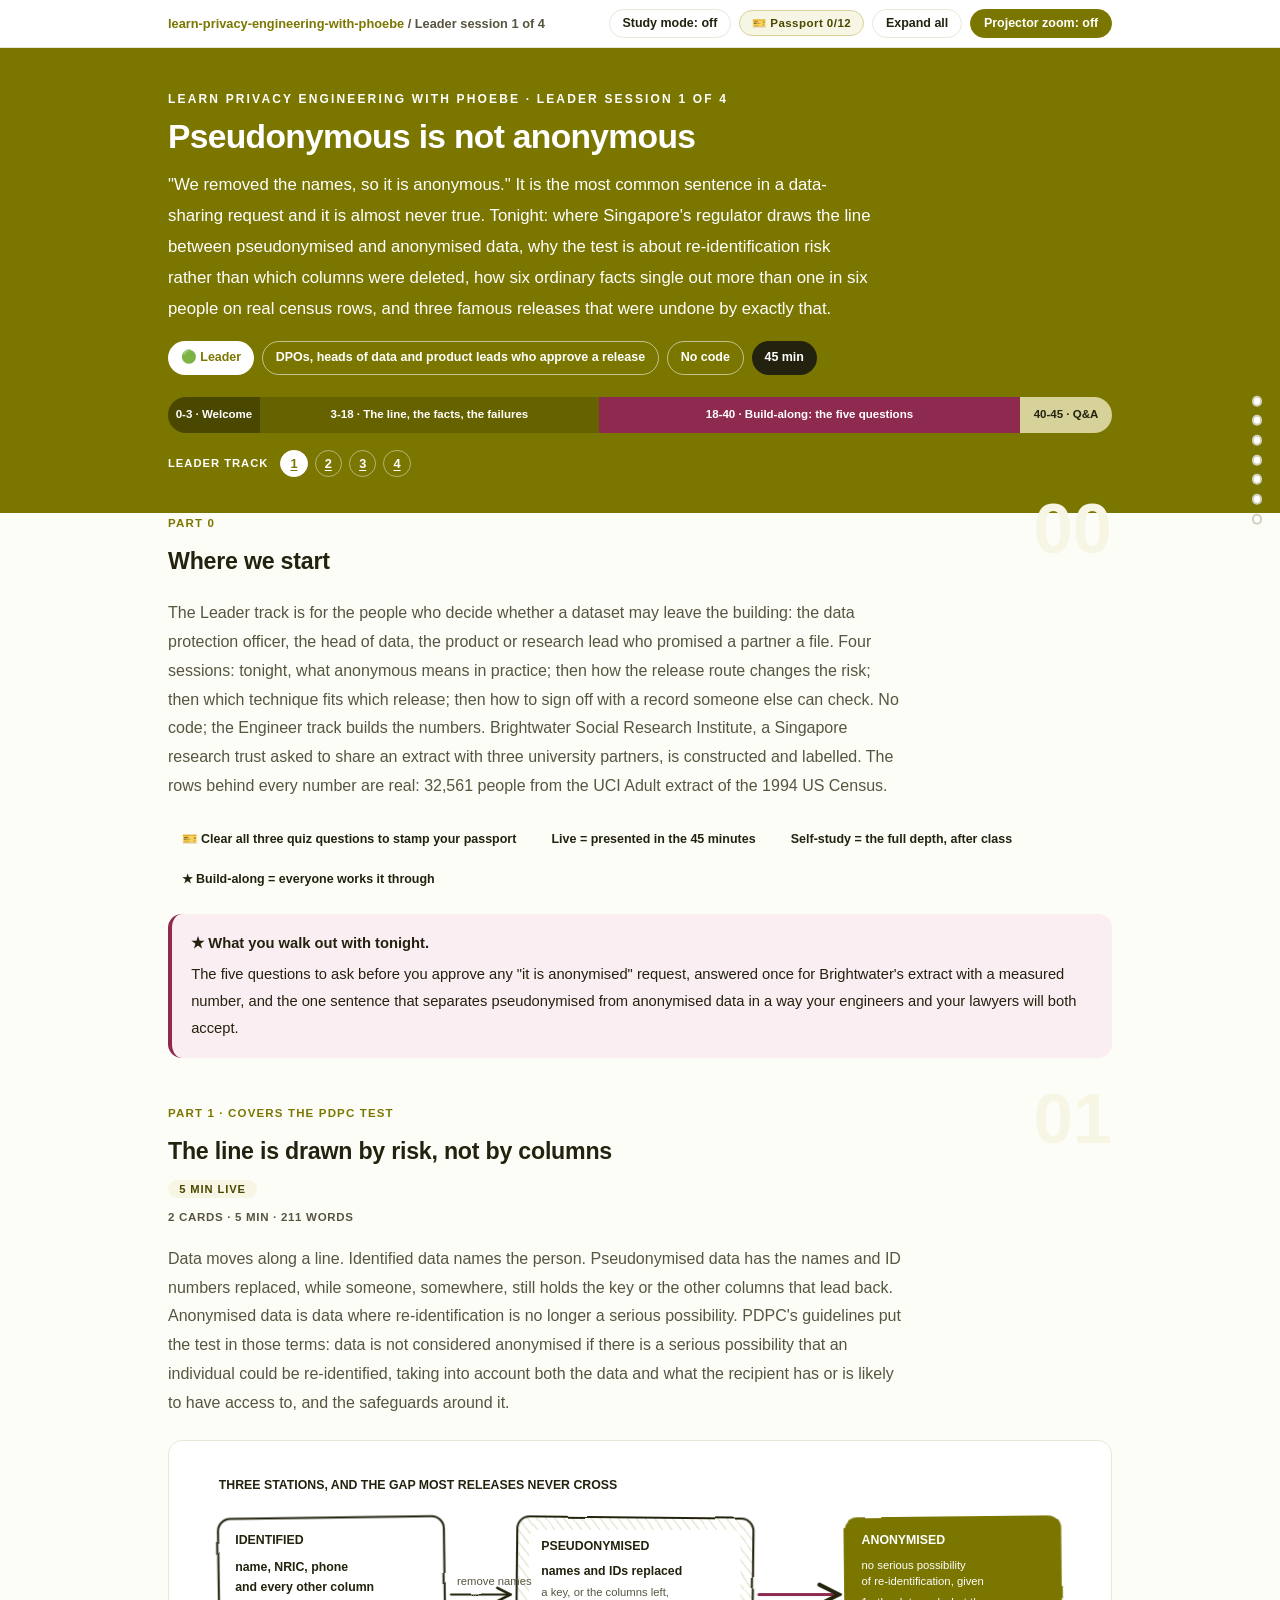
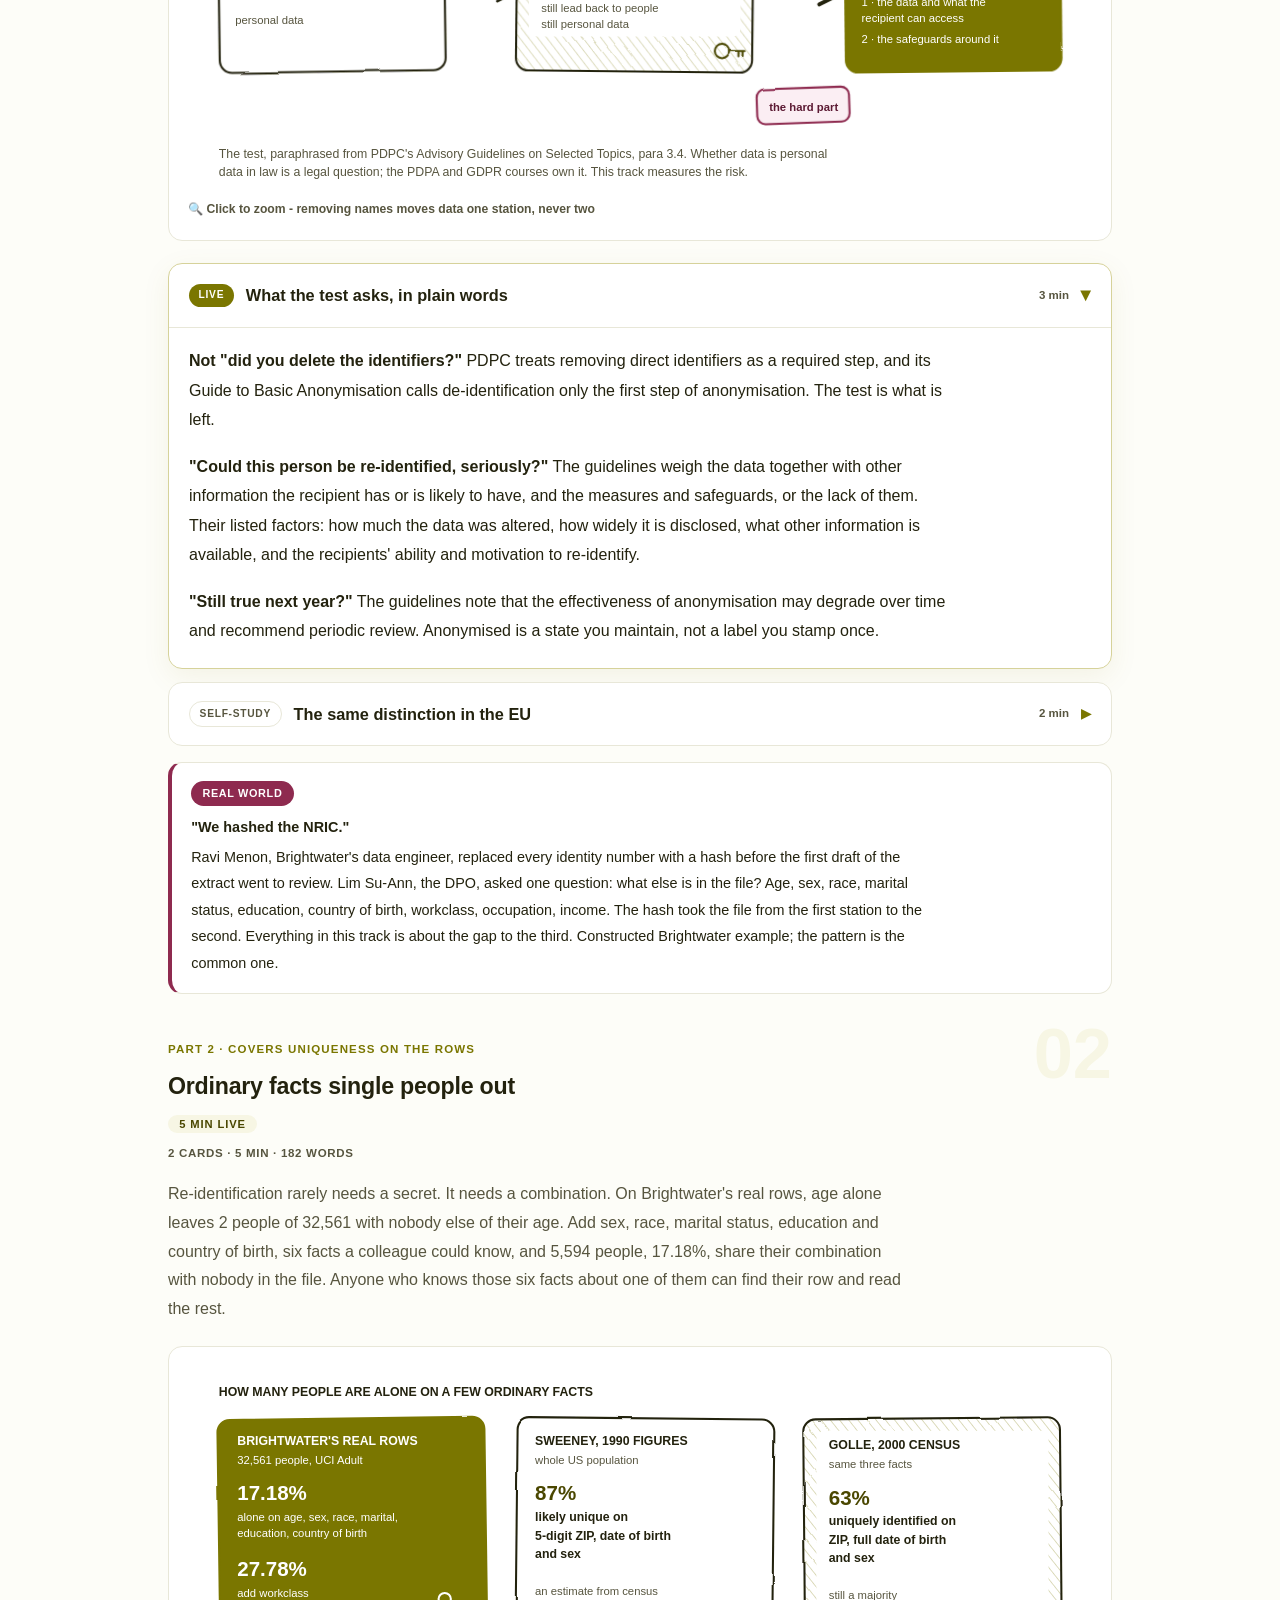
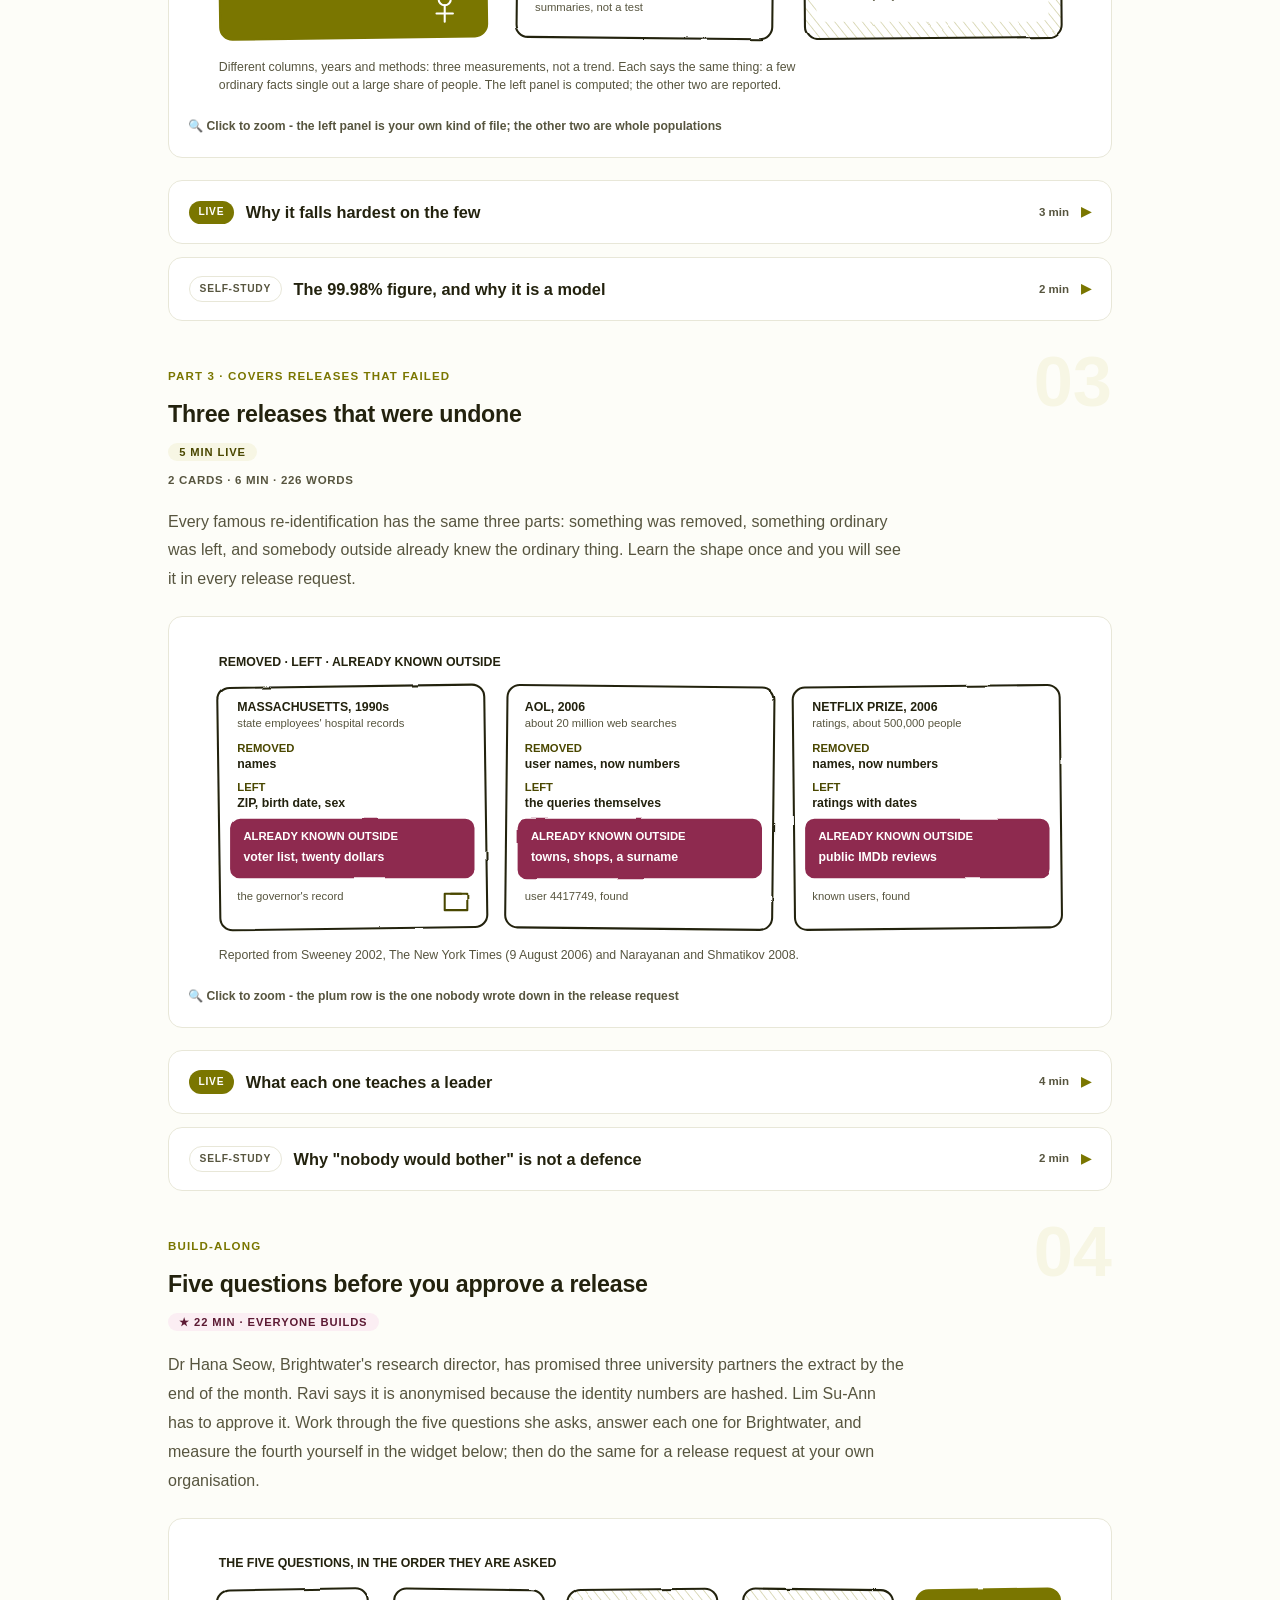
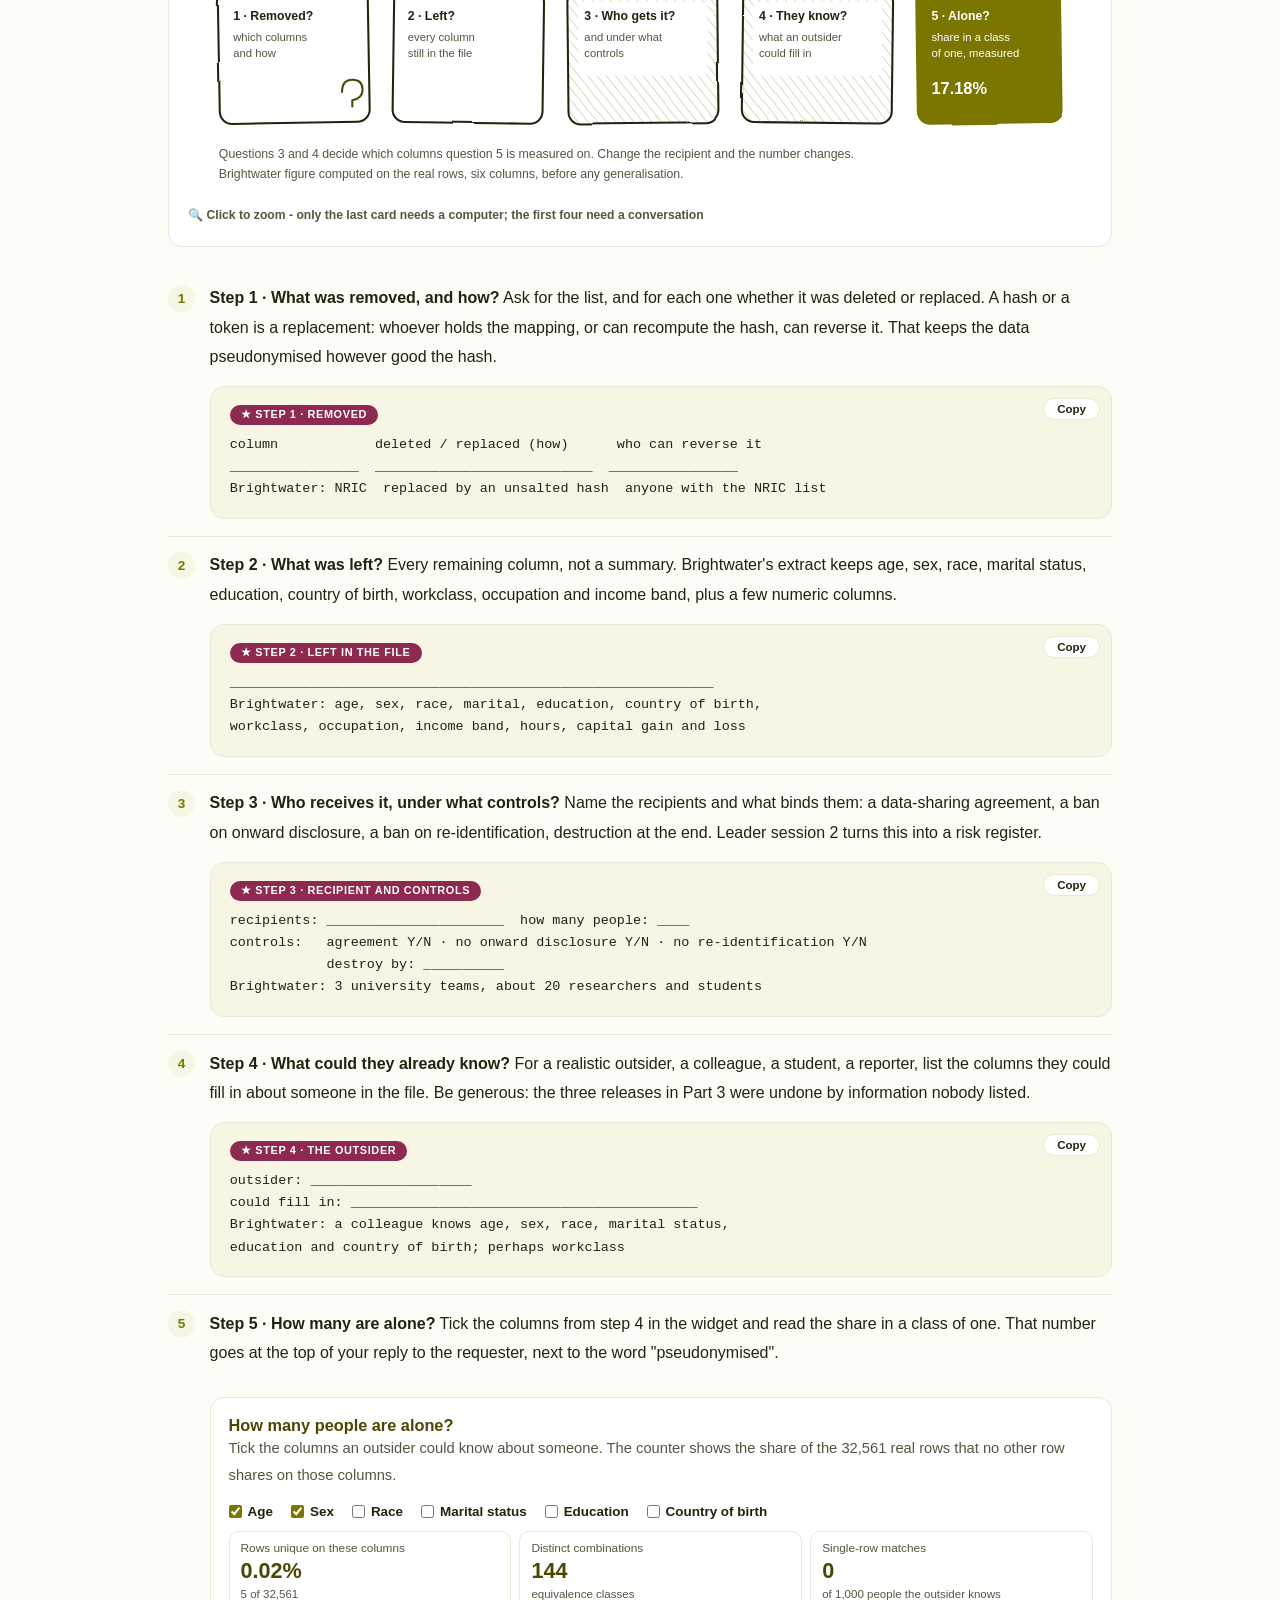
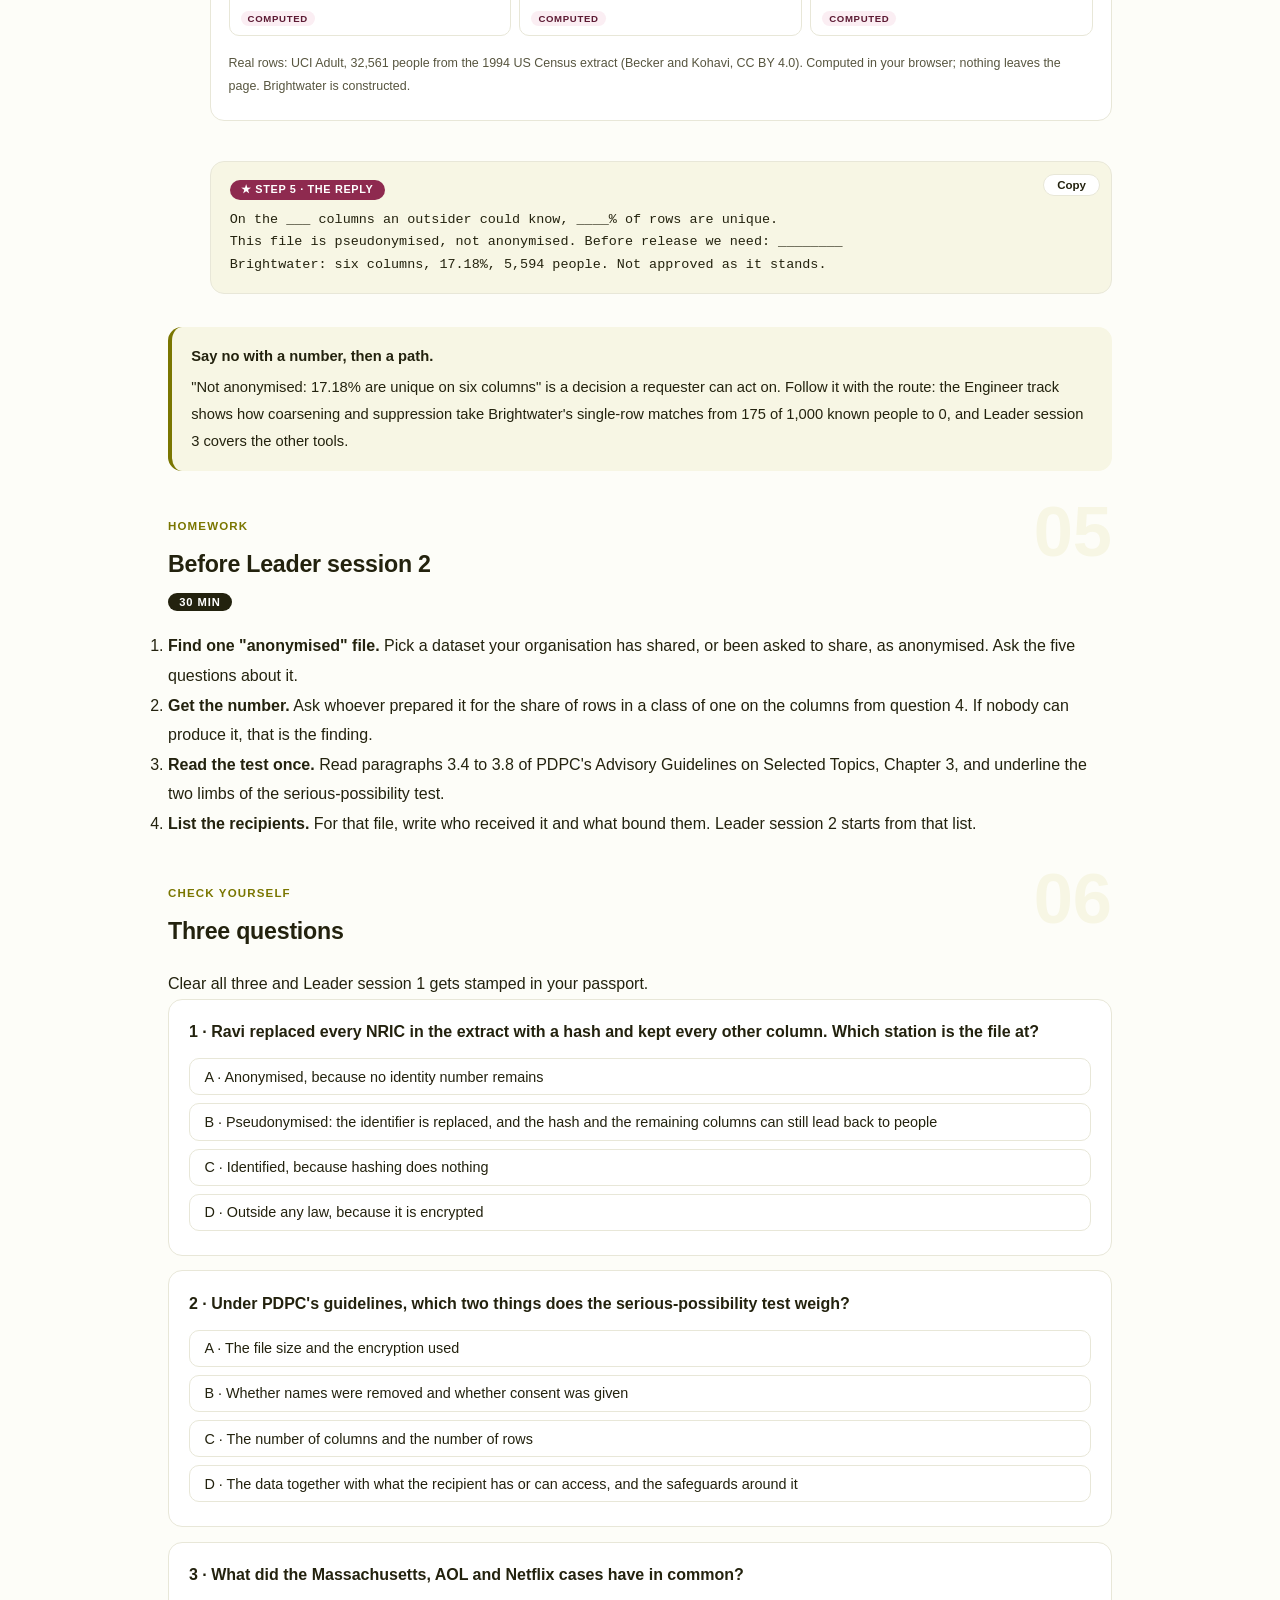
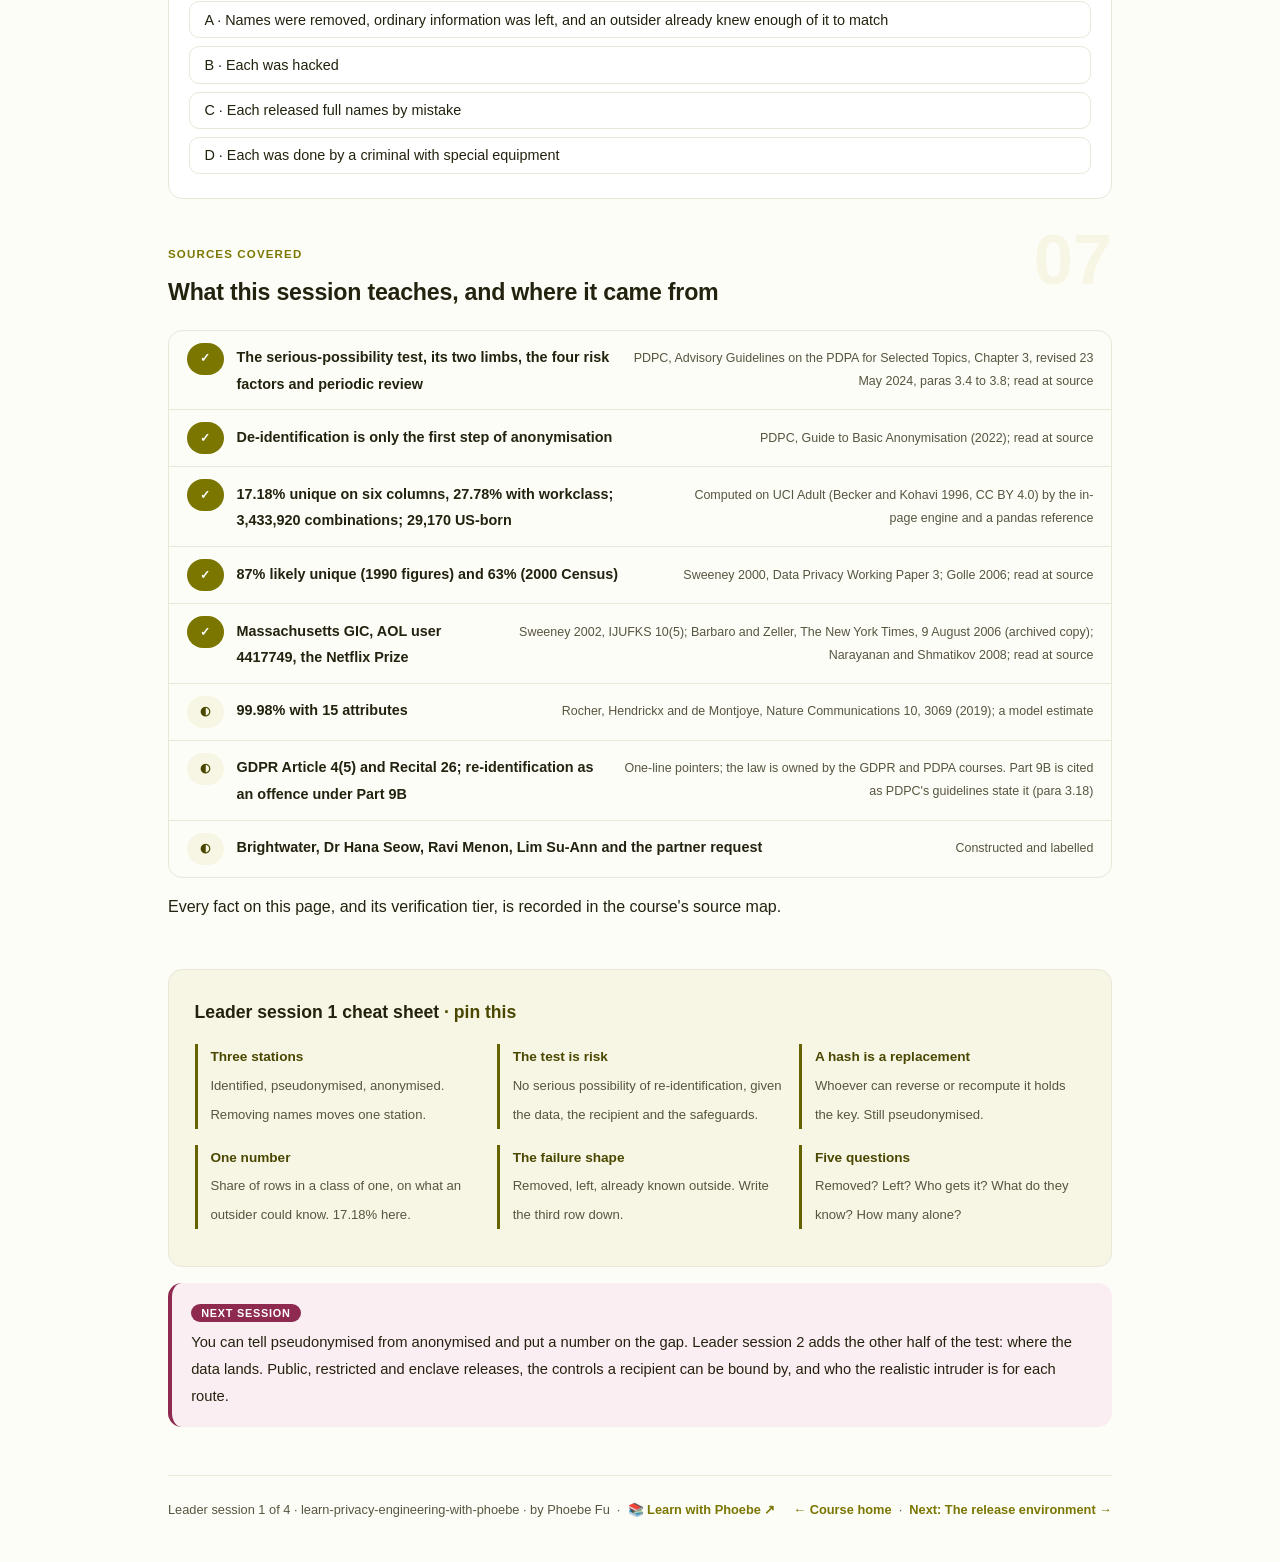
==== courses/a1-pseudonymous-is-not-anonymous.html @ a57cd6ec "Privacy Engineering: Leader 4 + Engineer 8 on 32,561 real census rows Release Desk bench (k, l, t, s" ====
<!DOCTYPE html>
<html lang="en">
<head>
<meta charset="UTF-8">
<meta name="viewport" content="width=device-width, initial-scale=1.0">
<!-- social:start -->
<meta name="description" content="Leader session 1 of 4. Why removing names is not anonymisation: PDPC's serious-possibility test, the line between pseudonymised and anonymised data, how ordinary facts single people out on 32,561 real census rows, and three releases that were undone.">
<meta property="og:type" content="article">
<meta property="og:site_name" content="Learn with Phoebe">
<meta property="og:title" content="Pseudonymous is not anonymous - learn privacy engineering with phoebe">
<meta property="og:description" content="Leader session 1 of 4. Names gone, 17.18% of real people still alone on six ordinary facts. Where the line actually is.">
<meta property="og:url" content="https://phoebefu6.github.io/learn-privacy-engineering-with-phoebe/courses/a1-pseudonymous-is-not-anonymous.html">
<meta property="og:image" content="https://phoebefu6.github.io/learn-privacy-engineering-with-phoebe/assets/og-cover.png">
<meta property="og:image:width" content="1200">
<meta property="og:image:height" content="630">
<meta name="twitter:card" content="summary_large_image">
<meta name="twitter:title" content="Pseudonymous is not anonymous - learn privacy engineering with phoebe">
<meta name="twitter:description" content="Leader session 1 of 4. The serious-possibility test, the uniqueness of ordinary facts, three releases that were undone.">
<meta name="twitter:image" content="https://phoebefu6.github.io/learn-privacy-engineering-with-phoebe/assets/og-cover.png">
<!-- social:end -->
<title>Leader session 1 · Pseudonymous is not anonymous - learn privacy engineering with phoebe</title>
<link rel="stylesheet" href="../assets/style.css?v=2">
</head>
<body>

<div class="toolbar">
  <div class="wrap">
    <span class="crumb"><a href="../index.html">learn-privacy-engineering-with-phoebe</a> / Leader session 1 of 4</span>
    <button class="btn" id="toggle-all" type="button">Expand all</button>
    <button class="btn primary" id="zoom-toggle" type="button">Projector zoom: off</button>
  </div>
</div>

<header class="masthead">
  <div class="wrap">
    <div class="eyebrow">Learn Privacy Engineering with Phoebe · Leader session 1 of 4</div>
    <h1>Pseudonymous is not <span class="accent">anonymous</span></h1>
    <p class="sub">"We removed the names, so it is anonymous." It is the most common sentence in a data-sharing request and it is almost never true. Tonight: where Singapore's regulator draws the line between pseudonymised and anonymised data, why the test is about re-identification risk rather than which columns were deleted, how six ordinary facts single out more than one in six people on real census rows, and three famous releases that were undone by exactly that.</p>
    <div class="chip-row">
      <span class="chip level">🟢 Leader</span>
      <span class="chip audience">DPOs, heads of data and product leads who approve a release</span>
      <span class="chip audience">No code</span>
      <span class="chip time">45 min</span>
    </div>
    <div class="agenda">
      <span class="a1" style="flex:1">0-3 · Welcome</span>
      <span class="a2" style="flex:4">3-18 · The line, the facts, the failures</span>
      <span class="a3" style="flex:5">18-40 · Build-along: the five questions</span>
      <span class="a4" style="flex:1">40-45 · Q&amp;A</span>
    </div>
  </div>
</header>

<main class="wrap">

  <section class="section" id="intro">
    <div class="section-kicker">
      <span class="klabel">Part 0</span>
      <h2>Where we start</h2>
    </div>
    <p class="lede">The Leader track is for the people who decide whether a dataset may leave the building: the data protection officer, the head of data, the product or research lead who promised a partner a file. Four sessions: tonight, what anonymous means in practice; then how the release route changes the risk; then which technique fits which release; then how to sign off with a record someone else can check. No code; the Engineer track builds the numbers. Brightwater Social Research Institute, a Singapore research trust asked to share an extract with three university partners, is constructed and labelled. The rows behind every number are real: 32,561 people from the UCI Adult extract of the 1994 US Census.</p>

    <div class="legend">
      <span class="pill">🎫 Clear all three quiz questions to stamp your passport</span>
      <span class="pill">Live = presented in the 45 minutes</span>
      <span class="pill">Self-study = the full depth, after class</span>
      <span class="pill">★ Build-along = everyone works it through</span>
    </div>

    <div class="callout win">
      <p><strong>★ What you walk out with tonight.</strong> The five questions to ask before you approve any "it is anonymised" request, answered once for Brightwater's extract with a measured number, and the one sentence that separates pseudonymised from anonymised data in a way your engineers and your lawyers will both accept.</p>
    </div>
  </section>

  <section class="section" id="part-1">
    <div class="section-kicker">
      <span class="klabel">Part 1 · covers the PDPC test</span>
      <h2>The line is drawn by risk, not by columns</h2>
      <span class="tag concept">5 min live</span>
    </div>
    <p class="lede">Data moves along a line. Identified data names the person. Pseudonymised data has the names and ID numbers replaced, while someone, somewhere, still holds the key or the other columns that lead back. Anonymised data is data where re-identification is no longer a serious possibility. PDPC's guidelines put the test in those terms: data is not considered anonymised if there is a serious possibility that an individual could be re-identified, taking into account both the data and what the recipient has or is likely to have access to, and the safeguards around it.</p>

    <figure class="zoomable">
      <svg viewBox="0 0 880 320" xmlns="http://www.w3.org/2000/svg" role="img" aria-label="A hand-drawn line with three stations. Identified: name, NRIC, all columns. Pseudonymised: names and IDs replaced, a key or the remaining columns still lead back, still personal data. Anonymised, in olive: no serious possibility of re-identification given the data, what the recipient can access, and the safeguards. An arrow between pseudonymised and anonymised is labelled the hard part, and the gap between them is drawn in plum: removing names moves data only from the first station to the second.">
        <defs>
          <filter id="a1aSk" x="-3%" y="-3%" width="106%" height="106%"><feTurbulence type="fractalNoise" baseFrequency="0.02" numOctaves="2" seed="7" result="n"/><feDisplacementMap in="SourceGraphic" in2="n" scale="2.4" xChannelSelector="R" yChannelSelector="G"/></filter>
          <pattern id="a1aHc" patternUnits="userSpaceOnUse" width="7" height="7" patternTransform="rotate(-38)"><line x1="0" y1="0" x2="0" y2="7" stroke="#7A7600" stroke-width="1" opacity=".5"/></pattern>
          <marker id="a1aAr" viewBox="0 0 10 10" refX="9" refY="5" markerWidth="8" markerHeight="8" orient="auto"><path d="M1 1 L9 5 L1 9" fill="none" stroke="#23220E" stroke-width="1.6" stroke-linecap="round"/></marker>
        </defs>
        <style>
          .a1aH { font: 800 12px Inter, sans-serif; fill: #23220E; }
          .a1aL { font: 600 12px Inter, sans-serif; fill: #23220E; }
          .a1aS { font: 400 11px Inter, sans-serif; fill: #57553F; }
          .a1aB { font: 800 11px Inter, sans-serif; fill: #5C1A33; }
          .a1aW { font: 800 12px Inter, sans-serif; fill: #FFFFFF; }
          .a1aV { font: 400 11px Inter, sans-serif; fill: #FFFFFF; }
          .a1aN { font: 400 12px Inter, sans-serif; fill: #57553F; }
        </style>

        <text class="a1aH" x="30" y="28">THREE STATIONS, AND THE GAP MOST RELEASES NEVER CROSS</text>

        <g filter="url(#a1aSk)" fill="none" stroke="#23220E" stroke-width="2" stroke-linecap="round" stroke-linejoin="round">
          <rect x="30" y="56" width="220" height="150" rx="12" transform="rotate(-0.8 140 131)" fill="#FFFFFF"/>
          <rect x="320" y="56" width="230" height="150" rx="12" transform="rotate(0.6 435 131)" fill="url(#a1aHc)"/>
          <rect x="640" y="56" width="210" height="150" rx="12" transform="rotate(-0.6 745 131)" fill="#7A7600" stroke="#7A7600"/>
          <path d="M256 131 L314 131" marker-end="url(#a1aAr)"/>
          <path d="M556 131 L634 131" marker-end="url(#a1aAr)" stroke="#8E2A4F" stroke-width="3"/>
          <rect x="554" y="222" width="90" height="34" rx="8" transform="rotate(-2 599 239)" fill="#FBEEF3" stroke="#8E2A4F"/>
          <!-- doodle: a key on the middle station -->
          <circle cx="520" cy="186" r="7" stroke="#4A4700"/>
          <path d="M527 186 L542 186 M536 186 L536 192 M540 186 L540 191" stroke="#4A4700"/>
        </g>

        <rect x="332" y="68" width="206" height="104" rx="8" fill="#FFFFFF"/>

        <text class="a1aH" x="46" y="82">IDENTIFIED</text>
        <text class="a1aL" x="46" y="108">name, NRIC, phone</text>
        <text class="a1aL" x="46" y="128">and every other column</text>
        <text class="a1aS" x="46" y="160">personal data</text>
        <text class="a1aS" x="262" y="122">remove names</text>

        <text class="a1aH" x="344" y="88">PSEUDONYMISED</text>
        <text class="a1aL" x="344" y="112">names and IDs replaced</text>
        <text class="a1aS" x="344" y="132">a key, or the columns left,</text>
        <text class="a1aS" x="344" y="148">still lead back to people</text>
        <text class="a1aS" x="344" y="164">still personal data</text>

        <text class="a1aW" x="656" y="82">ANONYMISED</text>
        <text class="a1aV" x="656" y="106">no serious possibility</text>
        <text class="a1aV" x="656" y="122">of re-identification, given</text>
        <text class="a1aV" x="656" y="142">1 · the data and what the</text>
        <text class="a1aV" x="656" y="158">recipient can access</text>
        <text class="a1aV" x="656" y="178">2 · the safeguards around it</text>

        <text class="a1aB" x="566" y="244">the hard part</text>

        <text class="a1aN" x="30" y="290">The test, paraphrased from PDPC's Advisory Guidelines on Selected Topics, para 3.4. Whether data is personal</text>
        <text class="a1aN" x="30" y="308">data in law is a legal question; the PDPA and GDPR courses own it. This track measures the risk.</text>
      </svg>
      <figcaption>🔍 Click to zoom - removing names moves data one station, never two</figcaption>
    </figure>

    <details class="card" open>
      <summary><span class="mode live">Live</span>What the test asks, in plain words<span class="mini">3 min</span><span class="caret">▶</span></summary>
      <div class="body">
        <p><strong>Not "did you delete the identifiers?"</strong> PDPC treats removing direct identifiers as a required step, and its Guide to Basic Anonymisation calls de-identification only the first step of anonymisation. The test is what is left.</p>
        <p><strong>"Could this person be re-identified, seriously?"</strong> The guidelines weigh the data together with other information the recipient has or is likely to have, and the measures and safeguards, or the lack of them. Their listed factors: how much the data was altered, how widely it is disclosed, what other information is available, and the recipients' ability and motivation to re-identify.</p>
        <p><strong>"Still true next year?"</strong> The guidelines note that the effectiveness of anonymisation may degrade over time and recommend periodic review. Anonymised is a state you maintain, not a label you stamp once.</p>
      </div>
    </details>

    <details class="card">
      <summary><span class="mode self">Self-study</span>The same distinction in the EU<span class="mini">2 min</span><span class="caret">▶</span></summary>
      <div class="body">
        <p>The GDPR defines pseudonymisation in Article 4(5) as processing so that data can no longer be attributed to a person without additional information kept separately, and Recital 26 says the principles of data protection should not apply to anonymous information. Pseudonymised data stays in scope; anonymous data falls outside it. How the two regimes compare, and what that means for a Singapore company with EU data, is covered in <a href="https://phoebefu6.github.io/learn-gdpr-with-phoebe/">GDPR ↗</a>. The engineering question, how much risk is left, is the same under both.</p>
      </div>
    </details>

    <div class="callout example">
      <span class="ex-pill">Real world</span>
      <p><strong>"We hashed the NRIC."</strong> Ravi Menon, Brightwater's data engineer, replaced every identity number with a hash before the first draft of the extract went to review. Lim Su-Ann, the DPO, asked one question: what else is in the file? Age, sex, race, marital status, education, country of birth, workclass, occupation, income. The hash took the file from the first station to the second. Everything in this track is about the gap to the third. Constructed Brightwater example; the pattern is the common one.</p>
    </div>
  </section>

  <section class="section" id="part-2">
    <div class="section-kicker">
      <span class="klabel">Part 2 · covers uniqueness on the rows</span>
      <h2>Ordinary facts single people out</h2>
      <span class="tag concept">5 min live</span>
    </div>
    <p class="lede">Re-identification rarely needs a secret. It needs a combination. On Brightwater's real rows, age alone leaves 2 people of 32,561 with nobody else of their age. Add sex, race, marital status, education and country of birth, six facts a colleague could know, and 5,594 people, 17.18%, share their combination with nobody in the file. Anyone who knows those six facts about one of them can find their row and read the rest.</p>

    <figure class="zoomable">
      <svg viewBox="0 0 880 330" xmlns="http://www.w3.org/2000/svg" role="img" aria-label="Three hand-drawn panels showing how many people ordinary facts single out. Left, in olive, Brightwater's real rows: 17.18 percent of 32,561 people are alone on six facts, 27.78 percent with workclass added. Middle: Sweeney's estimate from 1990 US Census figures, 87 percent likely unique on 5-digit ZIP, date of birth and sex. Right: Golle's re-estimate on the 2000 Census, 63 percent. A note says the three numbers measure different columns and populations and are not a trend.">
        <defs>
          <filter id="a1bSk" x="-3%" y="-3%" width="106%" height="106%"><feTurbulence type="fractalNoise" baseFrequency="0.02" numOctaves="2" seed="13" result="n"/><feDisplacementMap in="SourceGraphic" in2="n" scale="2.4" xChannelSelector="R" yChannelSelector="G"/></filter>
          <pattern id="a1bHc" patternUnits="userSpaceOnUse" width="7" height="7" patternTransform="rotate(-38)"><line x1="0" y1="0" x2="0" y2="7" stroke="#7A7600" stroke-width="1" opacity=".5"/></pattern>
          <marker id="a1bAr" viewBox="0 0 10 10" refX="9" refY="5" markerWidth="8" markerHeight="8" orient="auto"><path d="M1 1 L9 5 L1 9" fill="none" stroke="#23220E" stroke-width="1.6" stroke-linecap="round"/></marker>
        </defs>
        <style>
          .a1bH { font: 800 12px Inter, sans-serif; fill: #23220E; }
          .a1bL { font: 600 12px Inter, sans-serif; fill: #23220E; }
          .a1bS { font: 400 11px Inter, sans-serif; fill: #57553F; }
          .a1bV { font: 800 20px Inter, sans-serif; fill: #4A4700; }
          .a1bW { font: 800 12px Inter, sans-serif; fill: #FFFFFF; }
          .a1bX { font: 800 20px Inter, sans-serif; fill: #FFFFFF; }
          .a1bY { font: 400 11px Inter, sans-serif; fill: #FFFFFF; }
          .a1bN { font: 400 12px Inter, sans-serif; fill: #57553F; }
        </style>

        <text class="a1bH" x="30" y="28">HOW MANY PEOPLE ARE ALONE ON A FEW ORDINARY FACTS</text>

        <g filter="url(#a1bSk)" fill="none" stroke="#23220E" stroke-width="2" stroke-linecap="round" stroke-linejoin="round">
          <rect x="30" y="50" width="260" height="214" rx="12" transform="rotate(-0.8 160 157)" fill="#7A7600" stroke="#7A7600"/>
          <rect x="320" y="50" width="250" height="214" rx="12" transform="rotate(0.6 445 157)" fill="#FFFFFF"/>
          <rect x="600" y="50" width="250" height="214" rx="12" transform="rotate(-0.5 725 157)" fill="url(#a1bHc)"/>
          <!-- doodle: a single stick figure apart from a group on the left panel -->
          <circle cx="250" cy="226" r="6" stroke="#FFFFFF"/>
          <path d="M250 232 L250 248 M242 240 L258 240" stroke="#FFFFFF"/>
        </g>

        <rect x="612" y="62" width="226" height="186" rx="8" fill="#FFFFFF"/>

        <text class="a1bW" x="48" y="76">BRIGHTWATER'S REAL ROWS</text>
        <text class="a1bY" x="48" y="94">32,561 people, UCI Adult</text>
        <text class="a1bX" x="48" y="130">17.18%</text>
        <text class="a1bY" x="48" y="150">alone on age, sex, race, marital,</text>
        <text class="a1bY" x="48" y="166">education, country of birth</text>
        <text class="a1bX" x="48" y="204">27.78%</text>
        <text class="a1bY" x="48" y="224">add workclass</text>

        <text class="a1bH" x="338" y="76">SWEENEY, 1990 FIGURES</text>
        <text class="a1bS" x="338" y="94">whole US population</text>
        <text class="a1bV" x="338" y="130">87%</text>
        <text class="a1bL" x="338" y="150">likely unique on</text>
        <text class="a1bL" x="338" y="168">5-digit ZIP, date of birth</text>
        <text class="a1bL" x="338" y="186">and sex</text>
        <text class="a1bS" x="338" y="222">an estimate from census</text>
        <text class="a1bS" x="338" y="238">summaries, not a test</text>

        <text class="a1bH" x="624" y="80">GOLLE, 2000 CENSUS</text>
        <text class="a1bS" x="624" y="98">same three facts</text>
        <text class="a1bV" x="624" y="134">63%</text>
        <text class="a1bL" x="624" y="154">uniquely identified on</text>
        <text class="a1bL" x="624" y="172">ZIP, full date of birth</text>
        <text class="a1bL" x="624" y="190">and sex</text>
        <text class="a1bS" x="624" y="226">still a majority</text>

        <text class="a1bN" x="30" y="296">Different columns, years and methods: three measurements, not a trend. Each says the same thing: a few</text>
        <text class="a1bN" x="30" y="314">ordinary facts single out a large share of people. The left panel is computed; the other two are reported.</text>
      </svg>
      <figcaption>🔍 Click to zoom - the left panel is your own kind of file; the other two are whole populations</figcaption>
    </figure>

    <details class="card">
      <summary><span class="mode live">Live</span>Why it falls hardest on the few<span class="mini">3 min</span><span class="caret">▶</span></summary>
      <div class="body">
        <p><strong>Rare combinations are empty.</strong> Six columns with 73, 2, 5, 7, 16 and 42 values allow 3,433,920 combinations, for 32,561 people. Most people sit in the common combinations; the rest are alone.</p>
        <p><strong>The alone are not random.</strong> 29,170 of the rows are US-born. The 2,808 born elsewhere, the small racial groups, the rare degrees, are the ones in classes of one. An unsafe release exposes minorities and migrants first.</p>
        <p><strong>A leader's number.</strong> Ask your engineers for the share of rows in a class of one, on the columns an outsider could know. It is one number, it takes minutes, and it ends the "we removed the names" conversation.</p>
      </div>
    </details>

    <details class="card">
      <summary><span class="mode self">Self-study</span>The 99.98% figure, and why it is a model<span class="mini">2 min</span><span class="caret">▶</span></summary>
      <div class="body">
        <p>Rocher, Hendrickx and de Montjoye (Nature Communications, 2019) fitted a statistical model that estimated 99.98% of Americans would be correctly re-identified in any dataset using 15 demographic attributes. It is widely quoted as a measurement. It is a model estimate, validated on many populations with good but imperfect accuracy, and the body of the paper states the figure for Massachusetts. Quote it as an estimate, and pair it with your own file's measured share.</p>
      </div>
    </details>
  </section>

  <section class="section" id="part-3">
    <div class="section-kicker">
      <span class="klabel">Part 3 · covers releases that failed</span>
      <h2>Three releases that were undone</h2>
      <span class="tag concept">5 min live</span>
    </div>
    <p class="lede">Every famous re-identification has the same three parts: something was removed, something ordinary was left, and somebody outside already knew the ordinary thing. Learn the shape once and you will see it in every release request.</p>

    <figure class="zoomable">
      <svg viewBox="0 0 880 330" xmlns="http://www.w3.org/2000/svg" role="img" aria-label="Three hand-drawn cards with the same three rows. Massachusetts hospital records, 1990s: removed names; left ZIP, birth date and sex; outsider's knowledge the Cambridge voter list bought for twenty dollars; the governor's record found. AOL search logs, 2006: removed user names, replaced by numbers; left about 20 million search queries; outsider's knowledge local reporting; user 4417749 found. Netflix Prize, 2006: removed names; left movie ratings with dates; outsider's knowledge public IMDb reviews; known users found. The outsider row is drawn in plum on every card.">
        <defs>
          <filter id="a1cSk" x="-3%" y="-3%" width="106%" height="106%"><feTurbulence type="fractalNoise" baseFrequency="0.02" numOctaves="2" seed="19" result="n"/><feDisplacementMap in="SourceGraphic" in2="n" scale="2.4" xChannelSelector="R" yChannelSelector="G"/></filter>
          <pattern id="a1cHc" patternUnits="userSpaceOnUse" width="7" height="7" patternTransform="rotate(-38)"><line x1="0" y1="0" x2="0" y2="7" stroke="#7A7600" stroke-width="1" opacity=".5"/></pattern>
          <marker id="a1cAr" viewBox="0 0 10 10" refX="9" refY="5" markerWidth="8" markerHeight="8" orient="auto"><path d="M1 1 L9 5 L1 9" fill="none" stroke="#23220E" stroke-width="1.6" stroke-linecap="round"/></marker>
        </defs>
        <style>
          .a1cH { font: 800 12px Inter, sans-serif; fill: #23220E; }
          .a1cL { font: 600 12px Inter, sans-serif; fill: #23220E; }
          .a1cS { font: 400 11px Inter, sans-serif; fill: #57553F; }
          .a1cA { font: 700 11px Inter, sans-serif; fill: #4A4700; }
          .a1cW { font: 800 11px Inter, sans-serif; fill: #FFFFFF; }
          .a1cV { font: 600 12px Inter, sans-serif; fill: #FFFFFF; }
          .a1cN { font: 400 12px Inter, sans-serif; fill: #57553F; }
        </style>

        <text class="a1cH" x="30" y="28">REMOVED · LEFT · ALREADY KNOWN OUTSIDE</text>

        <g filter="url(#a1cSk)" fill="none" stroke="#23220E" stroke-width="2" stroke-linecap="round" stroke-linejoin="round">
          <rect x="30" y="48" width="260" height="236" rx="12" transform="rotate(-0.8 160 166)" fill="#FFFFFF"/>
          <rect x="310" y="48" width="260" height="236" rx="12" transform="rotate(0.6 440 166)" fill="#FFFFFF"/>
          <rect x="590" y="48" width="260" height="236" rx="12" transform="rotate(-0.6 720 166)" fill="#FFFFFF"/>
          <rect x="42" y="178" width="236" height="56" rx="8" fill="#8E2A4F" stroke="#8E2A4F"/>
          <rect x="322" y="178" width="236" height="56" rx="8" fill="#8E2A4F" stroke="#8E2A4F"/>
          <rect x="602" y="178" width="236" height="56" rx="8" fill="#8E2A4F" stroke="#8E2A4F"/>
          <!-- doodle: a tiny ballot box on the first card -->
          <rect x="250" y="250" width="22" height="16" stroke="#4A4700"/>
          <path d="M256 250 L266 250" stroke="#4A4700"/>
        </g>

        <text class="a1cH" x="48" y="72">MASSACHUSETTS, 1990s</text>
        <text class="a1cS" x="48" y="88">state employees' hospital records</text>
        <text class="a1cA" x="48" y="112">REMOVED</text>
        <text class="a1cL" x="48" y="128">names</text>
        <text class="a1cA" x="48" y="150">LEFT</text>
        <text class="a1cL" x="48" y="166">ZIP, birth date, sex</text>
        <text class="a1cW" x="54" y="198">ALREADY KNOWN OUTSIDE</text>
        <text class="a1cV" x="54" y="218">voter list, twenty dollars</text>
        <text class="a1cS" x="48" y="256">the governor's record</text>

        <text class="a1cH" x="328" y="72">AOL, 2006</text>
        <text class="a1cS" x="328" y="88">about 20 million web searches</text>
        <text class="a1cA" x="328" y="112">REMOVED</text>
        <text class="a1cL" x="328" y="128">user names, now numbers</text>
        <text class="a1cA" x="328" y="150">LEFT</text>
        <text class="a1cL" x="328" y="166">the queries themselves</text>
        <text class="a1cW" x="334" y="198">ALREADY KNOWN OUTSIDE</text>
        <text class="a1cV" x="334" y="218">towns, shops, a surname</text>
        <text class="a1cS" x="328" y="256">user 4417749, found</text>

        <text class="a1cH" x="608" y="72">NETFLIX PRIZE, 2006</text>
        <text class="a1cS" x="608" y="88">ratings, about 500,000 people</text>
        <text class="a1cA" x="608" y="112">REMOVED</text>
        <text class="a1cL" x="608" y="128">names, now numbers</text>
        <text class="a1cA" x="608" y="150">LEFT</text>
        <text class="a1cL" x="608" y="166">ratings with dates</text>
        <text class="a1cW" x="614" y="198">ALREADY KNOWN OUTSIDE</text>
        <text class="a1cV" x="614" y="218">public IMDb reviews</text>
        <text class="a1cS" x="608" y="256">known users, found</text>

        <text class="a1cN" x="30" y="314">Reported from Sweeney 2002, The New York Times (9 August 2006) and Narayanan and Shmatikov 2008.</text>
      </svg>
      <figcaption>🔍 Click to zoom - the plum row is the one nobody wrote down in the release request</figcaption>
    </figure>

    <details class="card">
      <summary><span class="mode live">Live</span>What each one teaches a leader<span class="mini">4 min</span><span class="caret">▶</span></summary>
      <div class="body">
        <p><strong>Massachusetts.</strong> The insurer released about 135,000 state employees' and families' records with names removed. Latanya Sweeney bought the Cambridge voter list for twenty dollars. Six people on it shared the governor's birth date, three were men, and he was the only one in his ZIP code. Lesson: the outsider's knowledge is often public and cheap.</p>
        <p><strong>AOL.</strong> Reporters from The New York Times followed the searches of user 4417749 to Thelma Arnold, a 62-year-old widow in Lilburn, Georgia. Lesson: any column about a person can identify, including free text nobody listed as a quasi-identifier.</p>
        <p><strong>Netflix.</strong> Narayanan and Shmatikov showed that 8 ratings, 2 of which could be wrong, with dates known to within 14 days, single out 99% of records, and that public IMDb reviews were enough to find known users. Lesson: sparse, rich data is identifying even when every single value is common.</p>
      </div>
    </details>

    <details class="card">
      <summary><span class="mode self">Self-study</span>Why "nobody would bother" is not a defence<span class="mini">2 min</span><span class="caret">▶</span></summary>
      <div class="body">
        <p>PDPC's guidelines describe a motivated intruder test as good practice: assume someone reasonably competent and motivated, with the internet and public directories, but no special equipment and no criminal methods. Each of the three cases above was done by a researcher or a reporter, not a criminal. The guidelines also state that unauthorised re-identification of anonymised information is an offence under Part 9B of the PDPA, which deters some intruders and not others. Leader session 2 sizes the intruder for each release route.</p>
      </div>
    </details>
  </section>

  <section class="section" id="demo-1">
    <div class="section-kicker">
      <span class="klabel">Build-along</span>
      <h2>Five questions before you approve a release</h2>
      <span class="tag demo">★ 22 min · everyone builds</span>
    </div>
    <p class="lede">Dr Hana Seow, Brightwater's research director, has promised three university partners the extract by the end of the month. Ravi says it is anonymised because the identity numbers are hashed. Lim Su-Ann has to approve it. Work through the five questions she asks, answer each one for Brightwater, and measure the fourth yourself in the widget below; then do the same for a release request at your own organisation.</p>

    <figure class="zoomable">
      <svg viewBox="0 0 880 250" xmlns="http://www.w3.org/2000/svg" role="img" aria-label="Five hand-drawn question cards in a row: what was removed, what was left, who receives it, what could they already know, how many people are alone. The fifth card, how many are alone, is filled in olive and has a measured answer for Brightwater, 17.18 percent.">
        <defs>
          <filter id="a1dSk" x="-3%" y="-3%" width="106%" height="106%"><feTurbulence type="fractalNoise" baseFrequency="0.02" numOctaves="2" seed="23" result="n"/><feDisplacementMap in="SourceGraphic" in2="n" scale="2.4" xChannelSelector="R" yChannelSelector="G"/></filter>
          <pattern id="a1dHc" patternUnits="userSpaceOnUse" width="7" height="7" patternTransform="rotate(-38)"><line x1="0" y1="0" x2="0" y2="7" stroke="#7A7600" stroke-width="1" opacity=".5"/></pattern>
          <marker id="a1dAr" viewBox="0 0 10 10" refX="9" refY="5" markerWidth="8" markerHeight="8" orient="auto"><path d="M1 1 L9 5 L1 9" fill="none" stroke="#23220E" stroke-width="1.6" stroke-linecap="round"/></marker>
        </defs>
        <style>
          .a1dH { font: 800 12px Inter, sans-serif; fill: #23220E; }
          .a1dL { font: 600 12px Inter, sans-serif; fill: #23220E; }
          .a1dS { font: 400 11px Inter, sans-serif; fill: #57553F; }
          .a1dW { font: 800 12px Inter, sans-serif; fill: #FFFFFF; }
          .a1dV { font: 400 11px Inter, sans-serif; fill: #FFFFFF; }
          .a1dX { font: 800 16px Inter, sans-serif; fill: #FFFFFF; }
          .a1dN { font: 400 12px Inter, sans-serif; fill: #57553F; }
        </style>

        <text class="a1dH" x="30" y="28">THE FIVE QUESTIONS, IN THE ORDER THEY ARE ASKED</text>

        <g filter="url(#a1dSk)" fill="none" stroke="#23220E" stroke-width="2" stroke-linecap="round" stroke-linejoin="round">
          <rect x="30" y="50" width="146" height="130" rx="12" transform="rotate(-1 103 115)" fill="#FFFFFF"/>
          <rect x="200" y="50" width="146" height="130" rx="12" transform="rotate(0.8 273 115)" fill="#FFFFFF"/>
          <rect x="370" y="50" width="146" height="130" rx="12" transform="rotate(-0.6 443 115)" fill="url(#a1dHc)"/>
          <rect x="540" y="50" width="146" height="130" rx="12" transform="rotate(0.7 613 115)" fill="url(#a1dHc)"/>
          <rect x="710" y="50" width="140" height="130" rx="12" transform="rotate(-0.8 780 115)" fill="#7A7600" stroke="#7A7600"/>
          <!-- doodle: a question mark on the first card -->
          <path d="M150 150 Q150 138 160 138 Q170 138 170 148 Q170 156 160 158 L160 164" stroke="#4A4700"/>
        </g>

        <rect x="380" y="62" width="126" height="72" rx="6" fill="#FFFFFF"/>
        <rect x="550" y="62" width="126" height="72" rx="6" fill="#FFFFFF"/>

        <text class="a1dL" x="44" y="80">1 · Removed?</text>
        <text class="a1dS" x="44" y="100">which columns</text>
        <text class="a1dS" x="44" y="116">and how</text>
        <text class="a1dL" x="214" y="80">2 · Left?</text>
        <text class="a1dS" x="214" y="100">every column</text>
        <text class="a1dS" x="214" y="116">still in the file</text>
        <text class="a1dL" x="386" y="80">3 · Who gets it?</text>
        <text class="a1dS" x="386" y="100">and under what</text>
        <text class="a1dS" x="386" y="116">controls</text>
        <text class="a1dL" x="556" y="80">4 · They know?</text>
        <text class="a1dS" x="556" y="100">what an outsider</text>
        <text class="a1dS" x="556" y="116">could fill in</text>
        <text class="a1dW" x="724" y="80">5 · Alone?</text>
        <text class="a1dV" x="724" y="100">share in a class</text>
        <text class="a1dV" x="724" y="116">of one, measured</text>
        <text class="a1dX" x="724" y="152">17.18%</text>

        <text class="a1dN" x="30" y="214">Questions 3 and 4 decide which columns question 5 is measured on. Change the recipient and the number changes.</text>
        <text class="a1dN" x="30" y="234">Brightwater figure computed on the real rows, six columns, before any generalisation.</text>
      </svg>
      <figcaption>🔍 Click to zoom - only the last card needs a computer; the first four need a conversation</figcaption>
    </figure>

    <div class="steps">
      <div class="step">
        <p><strong>Step 1 · What was removed, and how?</strong> Ask for the list, and for each one whether it was deleted or replaced. A hash or a token is a replacement: whoever holds the mapping, or can recompute the hash, can reverse it. That keeps the data pseudonymised however good the hash.</p>
        <div class="prompt-box good"><span class="label">★ Step 1 · removed</span>column            deleted / replaced (how)      who can reverse it
________________  ___________________________  ________________
Brightwater: NRIC  replaced by an unsalted hash  anyone with the NRIC list</div>
      </div>
      <div class="step">
        <p><strong>Step 2 · What was left?</strong> Every remaining column, not a summary. Brightwater's extract keeps age, sex, race, marital status, education, country of birth, workclass, occupation and income band, plus a few numeric columns.</p>
        <div class="prompt-box good"><span class="label">★ Step 2 · left in the file</span>____________________________________________________________
Brightwater: age, sex, race, marital, education, country of birth,
workclass, occupation, income band, hours, capital gain and loss</div>
      </div>
      <div class="step">
        <p><strong>Step 3 · Who receives it, under what controls?</strong> Name the recipients and what binds them: a data-sharing agreement, a ban on onward disclosure, a ban on re-identification, destruction at the end. Leader session 2 turns this into a risk register.</p>
        <div class="prompt-box good"><span class="label">★ Step 3 · recipient and controls</span>recipients: ______________________  how many people: ____
controls:   agreement Y/N · no onward disclosure Y/N · no re-identification Y/N
            destroy by: __________
Brightwater: 3 university teams, about 20 researchers and students</div>
      </div>
      <div class="step">
        <p><strong>Step 4 · What could they already know?</strong> For a realistic outsider, a colleague, a student, a reporter, list the columns they could fill in about someone in the file. Be generous: the three releases in Part 3 were undone by information nobody listed.</p>
        <div class="prompt-box good"><span class="label">★ Step 4 · the outsider</span>outsider: ____________________
could fill in: ___________________________________________
Brightwater: a colleague knows age, sex, race, marital status,
education and country of birth; perhaps workclass</div>
      </div>
      <div class="step">
        <p><strong>Step 5 · How many are alone?</strong> Tick the columns from step 4 in the widget and read the share in a class of one. That number goes at the top of your reply to the requester, next to the word "pseudonymised".</p>
        <div data-pe="uniq" id="a1-uniq"></div>
        <div class="prompt-box good"><span class="label">★ Step 5 · the reply</span>On the ___ columns an outsider could know, ____% of rows are unique.
This file is pseudonymised, not anonymised. Before release we need: ________
Brightwater: six columns, 17.18%, 5,594 people. Not approved as it stands.</div>
      </div>
    </div>

    <div class="callout tip">
      <p><strong>Say no with a number, then a path.</strong> "Not anonymised: 17.18% are unique on six columns" is a decision a requester can act on. Follow it with the route: the Engineer track shows how coarsening and suppression take Brightwater's single-row matches from 175 of 1,000 known people to 0, and Leader session 3 covers the other tools.</p>
    </div>
  </section>

  <section class="section" id="exercise">
    <div class="section-kicker">
      <span class="klabel">Homework</span>
      <h2>Before Leader session 2</h2>
      <span class="tag exercise">30 min</span>
    </div>
    <ol>
      <li><strong>Find one "anonymised" file.</strong> Pick a dataset your organisation has shared, or been asked to share, as anonymised. Ask the five questions about it.</li>
      <li><strong>Get the number.</strong> Ask whoever prepared it for the share of rows in a class of one on the columns from question 4. If nobody can produce it, that is the finding.</li>
      <li><strong>Read the test once.</strong> Read paragraphs 3.4 to 3.8 of PDPC's Advisory Guidelines on Selected Topics, Chapter 3, and underline the two limbs of the serious-possibility test.</li>
      <li><strong>List the recipients.</strong> For that file, write who received it and what bound them. Leader session 2 starts from that list.</li>
    </ol>
  </section>

  <section class="section" id="quiz">
    <div class="section-kicker">
      <span class="klabel">Check yourself</span>
      <h2>Three questions</h2>
    </div>
    <p>Clear all three and Leader session 1 gets stamped in your passport.</p>

    <div class="quiz-q" data-answer="1">
      <p class="qtext">1 · Ravi replaced every NRIC in the extract with a hash and kept every other column. Which station is the file at?</p>
      <button class="qopt" type="button">A · Anonymised, because no identity number remains</button>
      <button class="qopt" type="button">B · Pseudonymised: the identifier is replaced, and the hash and the remaining columns can still lead back to people</button>
      <button class="qopt" type="button">C · Identified, because hashing does nothing</button>
      <button class="qopt" type="button">D · Outside any law, because it is encrypted</button>
      <p class="qwhy">Replacing a direct identifier is the first step only. The test is whether re-identification is still a serious possibility, and on six ordinary columns 17.18% of the rows are unique.</p>
    </div>

    <div class="quiz-q" data-answer="3">
      <p class="qtext">2 · Under PDPC's guidelines, which two things does the serious-possibility test weigh?</p>
      <button class="qopt" type="button">A · The file size and the encryption used</button>
      <button class="qopt" type="button">B · Whether names were removed and whether consent was given</button>
      <button class="qopt" type="button">C · The number of columns and the number of rows</button>
      <button class="qopt" type="button">D · The data together with what the recipient has or can access, and the safeguards around it</button>
      <p class="qwhy">The same file can be anonymised for one recipient under strict controls and not for the open internet. Risk lives in the data and its environment together.</p>
    </div>

    <div class="quiz-q" data-answer="0">
      <p class="qtext">3 · What did the Massachusetts, AOL and Netflix cases have in common?</p>
      <button class="qopt" type="button">A · Names were removed, ordinary information was left, and an outsider already knew enough of it to match</button>
      <button class="qopt" type="button">B · Each was hacked</button>
      <button class="qopt" type="button">C · Each released full names by mistake</button>
      <button class="qopt" type="button">D · Each was done by a criminal with special equipment</button>
      <p class="qwhy">A voter list, local knowledge and public reviews: in every case the outsider's information was ordinary, and the people doing it were a researcher and reporters.</p>
    </div>

    <p class="quiz-score"></p>
  </section>

  <section class="section" id="official">
    <div class="section-kicker">
      <span class="klabel">Sources covered</span>
      <h2>What this session teaches, and where it came from</h2>
    </div>
    <div class="covered">
      <div class="covered-row"><span class="status pill solid">✓</span><span class="name">The serious-possibility test, its two limbs, the four risk factors and periodic review</span><span class="note">PDPC, Advisory Guidelines on the PDPA for Selected Topics, Chapter 3, revised 23 May 2024, paras 3.4 to 3.8; read at source</span></div>
      <div class="covered-row"><span class="status pill solid">✓</span><span class="name">De-identification is only the first step of anonymisation</span><span class="note">PDPC, Guide to Basic Anonymisation (2022); read at source</span></div>
      <div class="covered-row"><span class="status pill solid">✓</span><span class="name">17.18% unique on six columns, 27.78% with workclass; 3,433,920 combinations; 29,170 US-born</span><span class="note">Computed on UCI Adult (Becker and Kohavi 1996, CC BY 4.0) by the in-page engine and a pandas reference</span></div>
      <div class="covered-row"><span class="status pill solid">✓</span><span class="name">87% likely unique (1990 figures) and 63% (2000 Census)</span><span class="note">Sweeney 2000, Data Privacy Working Paper 3; Golle 2006; read at source</span></div>
      <div class="covered-row"><span class="status pill solid">✓</span><span class="name">Massachusetts GIC, AOL user 4417749, the Netflix Prize</span><span class="note">Sweeney 2002, IJUFKS 10(5); Barbaro and Zeller, The New York Times, 9 August 2006 (archived copy); Narayanan and Shmatikov 2008; read at source</span></div>
      <div class="covered-row"><span class="status pill light">◐</span><span class="name">99.98% with 15 attributes</span><span class="note">Rocher, Hendrickx and de Montjoye, Nature Communications 10, 3069 (2019); a model estimate</span></div>
      <div class="covered-row"><span class="status pill light">◐</span><span class="name">GDPR Article 4(5) and Recital 26; re-identification as an offence under Part 9B</span><span class="note">One-line pointers; the law is owned by the GDPR and PDPA courses. Part 9B is cited as PDPC's guidelines state it (para 3.18)</span></div>
      <div class="covered-row"><span class="status pill light">◐</span><span class="name">Brightwater, Dr Hana Seow, Ravi Menon, Lim Su-Ann and the partner request</span><span class="note">Constructed and labelled</span></div>
    </div>
    <p class="mono" style="margin-top:14px">Every fact on this page, and its verification tier, is recorded in the course's source map.</p>
  </section>

  <section class="cheat" id="cheatsheet">
    <h3>Leader session 1 cheat sheet <span>· pin this</span></h3>
    <div class="grid-2">
      <div class="cheat-item"><b>Three stations</b><span>Identified, pseudonymised, anonymised. Removing names moves one station.</span></div>
      <div class="cheat-item"><b>The test is risk</b><span>No serious possibility of re-identification, given the data, the recipient and the safeguards.</span></div>
      <div class="cheat-item"><b>A hash is a replacement</b><span>Whoever can reverse or recompute it holds the key. Still pseudonymised.</span></div>
      <div class="cheat-item"><b>One number</b><span>Share of rows in a class of one, on what an outsider could know. 17.18% here.</span></div>
      <div class="cheat-item"><b>The failure shape</b><span>Removed, left, already known outside. Write the third row down.</span></div>
      <div class="cheat-item"><b>Five questions</b><span>Removed? Left? Who gets it? What do they know? How many alone?</span></div>
    </div>
  </section>

  <div class="callout next">
    <span class="nx-pill">Next session</span>
    <p>You can tell pseudonymised from anonymised and put a number on the gap. Leader session 2 adds the other half of the test: where the data lands. Public, restricted and enclave releases, the controls a recipient can be bound by, and who the realistic intruder is for each route.</p>
  </div>

  <footer class="pagefoot">
    <span>Leader session 1 of 4 · learn-privacy-engineering-with-phoebe · by Phoebe Fu &nbsp;·&nbsp; 📚 <a href="https://phoebefu6.github.io/learn-with-phoebe/">Learn with Phoebe ↗</a></span>
    <span><a href="../index.html">← Course home</a> &nbsp;·&nbsp; <a href="a2-the-release-environment.html">Next: The release environment →</a></span>
  </footer>

</main>

<script src="../assets/pe-data.js?v=1"></script>
<script src="../assets/pe-engine.js?v=1"></script>
<script src="../assets/pe-desk.js?v=1"></script>
<script src="../assets/app.js?v=1"></script>
</body>
</html>
---- assets/style.css ----
/* learn-sales-pipeline-analytics-with-phoebe - editorial bold design system
   Accent: sage slate #7A7600 · Deep #4A4700 · Warm contrast: copper #8E2A4F
   (CSS var names still read --indigo/--amber; they hold sage slate and copper.)
   Light surfaces only: the lightbox scrim is a light tint, so its hint text is ink. */

:root {
  --indigo: #7A7600;
  --indigo-deep: #4A4700;
  --indigo-mid: #666200;
  --indigo-soft: #D6D29A;
  --indigo-50: #F7F6E4;
  --ink: #23220E;
  --muted: #57553F;
  --faint: #D2D0BC;
  --hairline: #E8E7D8;
  --clay: #8E2A4F;
  --clay-ink: #5C1A33;
  --amber: #8E2A4F;
  --amber-ink: #5C1A33;
  --amber-50: #FBEEF3;
  --paper: #FDFDF8;
  --code-bg: #F7F6E4;
  --code-ink: #23220E;
  --scrim-rgb: 247,246,228;
  --shadow-rgb: 122,118,0;
  --radius: 14px;
}

* { margin: 0; padding: 0; box-sizing: border-box; }

html { font-size: 16px; scroll-behavior: smooth; }
html.zoom-125 { font-size: 20px; }
html.zoom-150 { font-size: 24px; }

body {
  font-family: "Inter", -apple-system, BlinkMacSystemFont, "Segoe UI", Roboto, sans-serif;
  background: var(--paper);
  color: var(--ink);
  line-height: 1.85;
  font-feature-settings: "tnum";
}

.wrap { max-width: 62rem; margin: 0 auto; padding: 0 1.5rem; }

/* ---------- header band ---------- */
.masthead {
  background: var(--indigo);
  color: #fff;
  padding: 2.5rem 0 2.25rem;
}
.masthead .eyebrow {
  font-size: .75rem;
  letter-spacing: .18em;
  text-transform: uppercase;
  opacity: 1;
  font-weight: 600;
}
.masthead h1 {
  font-size: 2.1rem;
  line-height: 1.15;
  font-weight: 800;
  margin: .5rem 0 .75rem;
  letter-spacing: -.02em;
}
.masthead h1 .accent { color: inherit; }
.masthead .sub { font-size: 1.05rem; opacity: 1; max-width: 44rem; }

.chip-row { display: flex; flex-wrap: wrap; gap: .5rem; margin-top: 1.1rem; }
.chip {
  display: inline-flex;
  align-items: center;
  gap: .35rem;
  border-radius: 999px;
  padding: .25rem .8rem;
  font-size: .78rem;
  font-weight: 600;
  white-space: nowrap;
}
.chip.level { background: #fff; color: var(--indigo); }
.chip.audience { background: rgba(255,255,255,.08); color: #fff; border: 1px solid rgba(255,255,255,.35); }
.chip.time { background: var(--ink); color: #fff; font-variant-numeric: tabular-nums; }


/* ---------- agenda band ----------
   Recovered 2026-09-02. These six repos were scaffolded from a stylesheet that had
   lost this block, so .agenda rendered as run-on inline text ~700px tall inside the
   masthead. 87 of 93 repos carry it; these were the exception, and they were also the
   six the estate sweep could not see. See course-builder/references/field-notes.md.

   .a3 does NOT reuse the donor's `color: var(--amber-ink)`: that pair falls below
   4.5:1 against --amber in all six palettes, which is the same failure the sweep
   flags on the wellbeing courses. The literal below is the darkest tone of this
   repo's own amber-ink that clears 4.5:1, so the band stays bright. Recompute it if
   --amber changes. */
.agenda {
  display: flex;
  border-radius: 999px;
  overflow: hidden;
  margin: 1.4rem 0 0;
  font-size: .72rem;
  font-weight: 600;
  text-align: center;
  color: #fff;
}
.agenda span { padding: .45rem .3rem; white-space: nowrap; overflow: hidden; text-overflow: ellipsis; }
.agenda .a1 { background: var(--indigo-deep); }
.agenda .a2 { background: var(--indigo-mid); }
.agenda .a3 { background: var(--amber); color: #FFFFFF; }
.agenda .a4 { background: var(--indigo-soft); color: var(--ink); }

/* ---------- toolbar ---------- */
.toolbar {
  position: sticky;
  top: 0;
  z-index: 40;
  background: rgba(255,255,255,.94);
  backdrop-filter: blur(6px);
  border-bottom: 1px solid var(--hairline);
  padding: .55rem 0;
}
.toolbar .wrap { display: flex; align-items: center; gap: .5rem; flex-wrap: nowrap; }
.toolbar .crumb { font-size: .8rem; color: var(--muted); font-weight: 600; margin-right: auto; min-width: 0; white-space: nowrap; overflow: hidden; text-overflow: ellipsis; }
.toolbar .btn { white-space: nowrap; flex: none; padding: .38rem .8rem; font-size: .78rem; line-height: 1.2; }
.toolbar .crumb a { color: var(--indigo); text-decoration: none; }
.btn {
  border: 1px solid var(--hairline);
  background: #fff;
  color: var(--ink);
  border-radius: 999px;
  padding: .35rem .9rem;
  font-size: .78rem;
  font-weight: 600;
  cursor: pointer;
  font-family: inherit;
  transition: all .15s ease;
}
.btn:hover { border-color: var(--indigo); color: var(--indigo); }
.btn.primary { background: var(--indigo); border-color: var(--indigo); color: #fff; }
.btn.primary:hover { background: var(--indigo-deep); }

/* ---------- sections ---------- */
main { padding: 2.5rem 0 4rem; }

.section { margin-bottom: 2.8rem; }
.section-kicker { margin-bottom: 1rem; }
.section-kicker .klabel {
  display: block;
  font-size: .72rem;
  text-transform: uppercase;
  letter-spacing: .1em;
  color: var(--indigo);
  font-weight: 700;
  margin-bottom: .35rem;
}
.section-kicker h2 {
  font-size: 1.45rem;
  font-weight: 800;
  letter-spacing: -.01em;
  display: flex;
  align-items: center;
  gap: .7rem;
  flex-wrap: wrap;
}
.section-kicker .tag {
  border-radius: 999px;
  padding: .18rem .7rem;
  font-size: .7rem;
  font-weight: 700;
  text-transform: uppercase;
  letter-spacing: .08em;
}
.tag.concept { background: var(--indigo-50); color: var(--indigo-deep); }
.tag.demo { background: var(--amber-50); color: var(--amber-ink); }
.tag.exercise { background: var(--ink); color: #fff; }

.lede { color: var(--muted); max-width: 46rem; margin-bottom: 1.4rem; line-height: 1.8; }

/* live vs self-study markers on cards */
.mode {
  font-size: .64rem;
  font-weight: 700;
  text-transform: uppercase;
  letter-spacing: .07em;
  padding: .14rem .6rem;
  border-radius: 999px;
  flex: none;
}
.mode.live { background: var(--indigo); color: #fff; }
.mode.self { background: #fff; color: var(--muted); border: 1px solid var(--hairline); }

/* ---------- accordions ---------- */
details.card {
  border: 1px solid var(--hairline);
  border-radius: var(--radius);
  margin-bottom: .8rem;
  overflow: hidden;
  background: #fff;
}
details.card[open] { border-color: var(--indigo-soft); box-shadow: 0 8px 28px rgba(var(--shadow-rgb),.08); }
details.card summary {
  list-style: none;
  cursor: pointer;
  padding: 1rem 1.25rem;
  display: flex;
  align-items: center;
  gap: .75rem;
  font-weight: 700;
  font-size: 1.02rem;
  user-select: none;
}
details.card summary::-webkit-details-marker { display: none; }
details.card summary .dot {
  width: .6rem; height: .6rem;
  border-radius: 999px;
  background: var(--indigo);
  flex: none;
}
details.card summary .mini { margin-left: auto; font-size: .72rem; color: var(--muted); font-weight: 600; white-space: nowrap; }
details.card summary .caret { transition: transform .2s ease; color: var(--indigo); font-size: .8rem; }
details.card[open] summary .caret { transform: rotate(90deg); }
details.card .body { padding: 0 1.25rem 1.4rem; border-top: 1px solid var(--hairline); padding-top: 1.15rem; }
details.card .body p { margin-bottom: 1.05rem; max-width: 48rem; }
details.card .body p:last-child { margin-bottom: 0; }
details.card .body ul, details.card .body ol { margin: 0 0 1.1rem 1.2rem; max-width: 47rem; }
details.card .body li { margin-bottom: .65rem; }
details.card .body h4 { font-size: .95rem; font-weight: 700; margin: 1.1rem 0 .45rem; }
details.card .body h4:first-child { margin-top: 0; }

/* ---------- pills & legends ---------- */
.legend { display: flex; flex-wrap: wrap; gap: .5rem; margin: 0 0 1.2rem; }
.pill {
  display: inline-flex;
  align-items: center;
  gap: .4rem;
  border-radius: 999px;
  padding: .28rem .85rem;
  font-size: .78rem;
  font-weight: 600;
}
.pill.solid { background: var(--indigo); color: #fff; }
.pill.light { background: var(--indigo-50); color: var(--indigo-deep); }
.pill.inkpill { background: var(--ink); color: #fff; }
.pill.amber, .pill.peach { background: var(--amber); color: #fff; }
.pill.bare { color: var(--muted); }

/* ---------- 4D grid ---------- */
.grid-2 { display: grid; grid-template-columns: repeat(auto-fit, minmax(15rem, 1fr)); gap: .8rem; margin: .5rem 0 1rem; }
.d-card {
  border: 1px solid var(--hairline);
  border-left: 4px solid var(--indigo);
  border-radius: 10px;
  padding: 1rem 1.1rem;
}
.d-card h4 { font-size: .95rem; margin-bottom: .3rem; }
.d-card h4 .lead-letter { color: var(--indigo); }
.d-card p { font-size: .86rem; color: var(--muted); margin: 0; }

/* ---------- tables ---------- */
table.clean { width: 100%; border-collapse: collapse; font-size: .9rem; margin: .4rem 0 1rem; }
table.clean th {
  text-align: left;
  font-size: .72rem;
  text-transform: uppercase;
  letter-spacing: .08em;
  color: var(--muted);
  padding: .5rem .6rem;
  border-bottom: 2px solid var(--ink);
}
table.clean td { padding: .7rem .6rem; border-bottom: .5px solid var(--hairline); vertical-align: top; line-height: 1.7; }
table.clean td:first-child { font-weight: 600; }

/* ---------- prompt boxes ---------- */
.prompt-box{
  position: relative;
  background: #F7F6E4;
  border: 1px solid #E8E7D8;
  color: #23220E;
  border-radius: var(--radius);
  padding: 1.1rem 1.2rem;
  margin: 1rem 0 1.2rem;
  font-family: "SF Mono", ui-monospace, Menlo, Consolas, monospace;
  font-size: .84rem;
  line-height: 1.65;
  white-space: pre-wrap;
  word-break: break-word;
}
.prompt-box .label{
  position: absolute;
  top: -0.7rem;
  left: 1rem;
  background: #7A7600;
  color: #FFFFFF;
  font-family: "Inter", -apple-system, sans-serif;
  font-size: .68rem;
  font-weight: 700;
  letter-spacing: .06em;
  text-transform: uppercase;
  border-radius: 999px;
  padding: .15rem .7rem;
}
.prompt-box.bad .label { background: var(--faint); color: var(--ink); }
.prompt-box.good .label { background: var(--amber); color: #fff; }
.copy-btn{
  position: absolute;
  top: .7rem;
  right: .7rem;
  background: #FFFFFF;
  border: 1px solid #E8E7D8;
  color: #23220E;
  border-radius: 999px;
  padding: .25rem .8rem;
  font-size: .72rem;
  font-weight: 600;
  cursor: pointer;
  font-family: "Inter", -apple-system, sans-serif;
  transition: background .15s ease;
}
.copy-btn:hover { background: #E8E7D8; }
.copy-btn.copied { background: var(--amber); border-color: var(--amber); color: #fff; }

/* ---------- demo steps ---------- */
.steps { counter-reset: step; margin: .6rem 0 1rem; }
.step {
  display: grid;
  grid-template-columns: max-content minmax(0, 1fr);
  column-gap: .9rem;
  row-gap: .2rem;
  padding: .85rem 0;
  border-bottom: .5px solid var(--hairline);
}
.step > * { grid-column: 2; min-width: 0; }
.step > .prompt-box { margin: .8rem 0 .4rem; }
.step:last-child { border-bottom: none; }
.step::before {
  counter-increment: step;
  content: counter(step);
  flex: none;
  width: 1.7rem; height: 1.7rem;
  border-radius: 999px;
  background: var(--indigo-50);
  color: var(--indigo);
  font-weight: 700;
  font-size: .85rem;
  display: inline-flex;
  align-items: center;
  justify-content: center;
  margin-top: .1rem;
}
.step p { margin: 0; }
/* A code box inside a step sits BELOW the step text at full width. Without this the flex row
 * puts it in a half-width column beside the text and wraps code mid-token. */
.step { flex-wrap: wrap; }
.step > p { flex: 1 1 0; min-width: 0; }
.step > .prompt-box { flex: 1 1 100%; margin: .7rem 0 .2rem; word-break: normal; overflow-x: auto; }

/* ---------- callouts ---------- */
.callout {
  border-radius: var(--radius);
  padding: 1rem 1.2rem;
  margin: 1rem 0;
  font-size: .92rem;
}
.callout.tip { background: var(--indigo-50); border-left: 4px solid var(--indigo); }
.callout.win { background: var(--amber-50); border-left: 4px solid var(--amber); }
.callout strong:first-child { display: block; margin-bottom: .2rem; }

.callout.example {
  background: #FFFFFF;
  border: 1px solid var(--hairline);
  border-left: 4px solid var(--amber);
  font-size: .9rem;
}
.callout.example .ex-pill {
  display: inline-block;
  background: var(--amber);
  color: #fff;
  border-radius: 999px;
  padding: .15rem .7rem;
  font-size: .68rem;
  font-weight: 700;
  text-transform: uppercase;
  letter-spacing: .06em;
  margin-bottom: .5rem;
}
.callout.example p { margin: 0 0 .75rem; max-width: 47rem; }
.callout.example p:last-child { margin-bottom: 0; }
.callout.example ul { margin: 0 0 0 1.1rem; max-width: 46rem; }
.callout.example li { margin-bottom: .6rem; }
.callout.example li:last-child { margin-bottom: 0; }

/* ---------- zoomable figures ---------- */
figure.zoomable {
  border: 1px solid var(--hairline);
  border-radius: var(--radius);
  padding: 1.2rem;
  margin: 1rem 0 1.4rem;
  cursor: zoom-in;
  transition: box-shadow .15s ease;
  background: #fff;
}
figure.zoomable:hover { box-shadow: 0 8px 28px rgba(var(--shadow-rgb),.12); }
figure.zoomable svg, figure.zoomable img { width: 100%; height: auto; display: block; }
figure.zoomable figcaption {
  margin-top: .6rem;
  font-size: .76rem;
  color: var(--muted);
  font-weight: 600;
  display: flex;
  align-items: center;
  gap: .4rem;
}

.lightbox{
  position: fixed;
  inset: 0;
  z-index: 100;
  background: rgba(var(--scrim-rgb),.9);
  display: none;
  align-items: center;
  justify-content: center;
  padding: 3vh 3vw;
  cursor: zoom-out;
}
.lightbox.open { display: flex; }
.lightbox .inner{
  background: #fff;
  border: 1px solid #E8E7D8;
  box-shadow: 0 10px 40px rgba(35,34,14,.14);
  border-radius: var(--radius);
  padding: 2rem;
  max-width: 94vw;
  max-height: 92vh;
  overflow: auto;
}
.lightbox .inner svg, .lightbox .inner img { width: min(88vw, 70rem); height: auto; }
.lightbox .close-hint{
  position: fixed;
  top: 1rem; right: 1.4rem;
  color: var(--ink);
  font-size: .8rem;
  font-weight: 600;
}

/* ---------- courses covered ---------- */
.covered { border: 1px solid var(--hairline); border-radius: var(--radius); overflow: hidden; }
.covered-row {
  display: flex;
  align-items: baseline;
  gap: .8rem;
  padding: .75rem 1.1rem;
  border-bottom: .5px solid var(--hairline);
  font-size: .9rem;
}
.covered-row:last-child { border-bottom: none; }
.covered-row .status { flex: none; }
.covered-row .name { font-weight: 600; }
.covered-row .note { margin-left: auto; color: var(--muted); font-size: .78rem; text-align: right; }

/* ---------- cheat sheet footer ---------- */
.cheat{
  background: #F7F6E4;
  border: 1px solid #E8E7D8;
  color: #23220E;
  border-radius: var(--radius);
  padding: 1.6rem 1.6rem 1.3rem;
  margin-top: 3rem;
}
.cheat h3 { font-size: 1.1rem; margin-bottom: 1rem; }
.cheat h3 span { color: var(--indigo-deep); }
.cheat .grid-2 { gap: 1rem; }
.cheat .cheat-item { border-left: 3px solid var(--indigo-mid); padding-left: .8rem; }
.cheat .cheat-item b { display: block; font-size: .85rem; color: #4A4700; }
.cheat .cheat-item span { font-size: .82rem; color: #57553F; }

footer.pagefoot {
  border-top: 1px solid var(--hairline);
  margin-top: 3rem;
  padding: 1.4rem 0 2.5rem;
  font-size: .8rem;
  color: var(--muted);
  display: flex;
  justify-content: space-between;
  flex-wrap: wrap;
  gap: .8rem;
}
footer.pagefoot a { color: var(--indigo); text-decoration: none; font-weight: 600; }

/* ---------- wayfinding: reading progress + section dots + part numbers ---------- */

#progress-bar {
  position: fixed;
  top: 0; left: 0;
  height: 3px;
  width: 0;
  background: linear-gradient(90deg, var(--indigo), var(--amber));
  z-index: 90;
}

.pagenav {
  position: fixed;
  right: 1.1rem;
  top: 50%;
  transform: translateY(-50%);
  z-index: 50;
  display: flex;
  flex-direction: column;
  gap: .55rem;
}
.pagenav a {
  width: .68rem; height: .68rem;
  border-radius: 999px;
  background: #fff;
  border: 2px solid var(--faint);
  display: block;
  position: relative;
  transition: all .15s ease;
}
.pagenav a:hover { border-color: var(--indigo); transform: scale(1.3); }
.pagenav a.active { background: var(--indigo); border-color: var(--indigo); }
.pagenav a .nlabel {
  position: absolute;
  right: 1.4rem;
  top: 50%;
  transform: translateY(-50%);
  background: var(--ink);
  color: #fff;
  font-size: .7rem;
  font-weight: 600;
  padding: .22rem .65rem;
  border-radius: 6px;
  white-space: nowrap;
  opacity: 0;
  pointer-events: none;
  transition: opacity .15s ease;
}
.pagenav a:hover .nlabel { opacity: 1; }
@media (max-width: 74rem) { .pagenav { display: none; } }

main { counter-reset: partnum -1; }
.section .section-kicker { position: relative; }
.section .section-kicker::before {
  counter-increment: partnum;
  content: counter(partnum, decimal-leading-zero);
  position: absolute;
  right: 0;
  top: -1.2rem;
  font-size: 4.4rem;
  font-weight: 800;
  color: var(--indigo-50);
  line-height: 1;
  font-variant-numeric: tabular-nums;
  pointer-events: none;
  z-index: 0;
}
.section .section-kicker > * { position: relative; z-index: 1; }

details.card summary { transition: background .15s ease; }
details.card summary:hover { background: #F7F6E4; }

/* ---------- journey strip: you are here in the series ---------- */
.journey {
  display: flex;
  align-items: center;
  gap: .45rem;
  margin-top: 1.1rem;
  flex-wrap: wrap;
}
.journey .jlabel { font-size: .7rem; font-weight: 700; text-transform: uppercase; letter-spacing: .09em; opacity: 1; margin-right: .3rem; }
.journey a {
  width: 1.7rem; height: 1.7rem;
  border-radius: 999px;
  display: inline-flex;
  align-items: center;
  justify-content: center;
  font-size: .8rem;
  font-weight: 700;
  text-decoration: none;
  color: #fff;
  border: 1.5px solid rgba(255,255,255,.45);
  transition: all .15s ease;
  font-variant-numeric: tabular-nums;
}
.journey a:hover { border-color: #fff; transform: scale(1.12); }
.journey a.here { background: #fff; color: var(--indigo); border-color: #fff; }
.journey a.dd-chip { width: auto; border-radius: 999px; padding: 0 .7rem; font-size: .72rem; }

/* ---------- check-yourself quiz ---------- */
.quiz-q {
  border: 1px solid var(--hairline);
  border-radius: var(--radius);
  padding: 1.1rem 1.25rem 1rem;
  margin-bottom: .9rem;
  background: #fff;
}
.quiz-q .qtext { font-weight: 700; margin-bottom: .7rem; }
.quiz-q .qopt {
  display: block;
  width: 100%;
  text-align: left;
  background: #fff;
  border: 1px solid var(--hairline);
  border-radius: 10px;
  padding: .6rem .9rem;
  margin-bottom: .5rem;
  font-size: .9rem;
  font-family: inherit;
  color: var(--ink);
  cursor: pointer;
  transition: all .15s ease;
}
.quiz-q .qopt:hover { border-color: var(--indigo); background: var(--indigo-50); }
.quiz-q .qopt.correct { background: var(--indigo); border-color: var(--indigo); color: #fff; font-weight: 600; }
.quiz-q .qopt.correct::after { content: "  ✓"; }
.quiz-q .qopt.wrong { background: #FEF2F2; border-color: #FCA5A5; color: #991B1B; animation: qshake .3s ease; }
.quiz-q .qopt.wrong::after { content: "  ✗ try again"; font-size: .78rem; }
.quiz-q .qopt:disabled { cursor: default; }
.quiz-q .qwhy {
  display: none;
  background: var(--amber-50);
  border-left: 4px solid var(--amber);
  border-radius: 8px;
  padding: .6rem .9rem;
  font-size: .86rem;
  margin-top: .3rem;
}
.quiz-q.answered .qwhy { display: block; }
@keyframes qshake {
  0%, 100% { transform: translateX(0); }
  25% { transform: translateX(-5px); }
  75% { transform: translateX(5px); }
}
.quiz-score { font-weight: 700; color: var(--indigo); margin-top: .4rem; }

@media (prefers-reduced-motion: reduce) {
  .quiz-q .qopt.wrong { animation: none; }
  .journey a:hover { transform: none; }
}

/* ---------- micro-interactions (react-bits inspired, vanilla) ---------- */

/* BlurText: staggered word reveal on the masthead headline */
.masthead h1 .bw {
  display: inline-block;
  opacity: 0;
  filter: blur(8px);
  transform: translateY(.35em);
  animation: bw-in .7s cubic-bezier(.22,.9,.35,1) forwards;
  animation-delay: var(--bw-delay, 0s);
}
@keyframes bw-in {
  to { opacity: 1; filter: blur(0); transform: translateY(0); }
}

/* SpotlightCard: cursor-following highlight on accordion cards */
details.card { position: relative; }
details.card::after {
  content: "";
  position: absolute;
  inset: 0;
  pointer-events: none;
  opacity: 0;
  transition: opacity .3s ease;
  background: radial-gradient(320px circle at var(--mx, 50%) var(--my, 50%), rgba(var(--shadow-rgb),.09), transparent 65%);
}
details.card:hover::after { opacity: 1; }

/* ScrollReveal: sections rise in as they enter the viewport */
.js-reveal .section {
  opacity: 0;
  transform: translateY(16px);
  transition: opacity .6s ease, transform .6s cubic-bezier(.22,.9,.35,1);
}
.js-reveal .section.revealed { opacity: 1; transform: none; }

@media (prefers-reduced-motion: reduce) {
  .masthead h1 .bw { animation: none; opacity: 1; filter: none; transform: none; }
  details.card::after { display: none; }
  .js-reveal .section { opacity: 1; transform: none; transition: none; }
}

@media (max-width: 40rem) {
  .masthead h1 { font-size: 1.6rem; }
  
  .toolbar .crumb { display: none; }
}

@media print {
  .toolbar, .copy-btn { display: none; }
  details.card { border: 1px solid #ccc; }
}

/* ---------- live SQL playground (sql-live.js) ---------- */
.sqlbox {
  border: 1px solid var(--hairline);
  border-radius: var(--radius);
  background: #fff;
  overflow: hidden;
  margin: 1rem 0 1.4rem;
  box-shadow: 0 8px 28px rgba(var(--shadow-rgb),.06);
}
.sql-bar {
  display: flex; align-items: center; gap: .5rem;
  padding: .5rem .8rem;
  background: var(--indigo-deep);
  color: #fff;
}
.sql-dot { width: .6rem; height: .6rem; border-radius: 999px; background: var(--amber); flex: none; }
.sql-title { font-size: .76rem; font-weight: 600; letter-spacing: .02em; opacity: .92; }
.sql-spacer { margin-left: auto; }
.sql-btn {
  border: 1px solid rgba(255,255,255,.28);
  background: rgba(255,255,255,.08);
  color: #fff;
  border-radius: 999px;
  padding: .26rem .8rem;
  font-size: .74rem; font-weight: 700; cursor: pointer;
  font-family: inherit; transition: all .14s ease; white-space: nowrap;
}
.sql-btn:hover { background: rgba(255,255,255,.2); }
.sql-btn.sql-run { background: var(--amber); color: #fff; border-color: var(--amber); }
.sql-btn.sql-run:hover { filter: brightness(1.05); }
.sql-label {
  display: block;
  font-size: .64rem; text-transform: uppercase; letter-spacing: .09em;
  font-weight: 700; color: var(--muted);
  padding: .6rem .9rem .2rem;
}
.sql-code-wrap { border-bottom: 1px solid var(--hairline); }
.sql-code {
  width: 100%;
  border: none; outline: none; resize: vertical;
  padding: .35rem .9rem .9rem;
  font-family: "SF Mono", "JetBrains Mono", Menlo, Consolas, monospace;
  font-size: .86rem; line-height: 1.6;
  color: var(--ink); background: #fff;
  tab-size: 2;
}
.sql-out { padding: .2rem .9rem 1rem; overflow-x: auto; }
.sql-tablewrap { overflow-x: auto; }
table.sql-table { width: 100%; border-collapse: collapse; font-size: .84rem; margin: .3rem 0 .1rem; }
table.sql-table th {
  text-align: left; text-transform: uppercase; letter-spacing: .05em;
  font-size: .68rem; color: var(--indigo); font-weight: 800;
  padding: .35rem .6rem; border-bottom: 2px solid var(--indigo-50); white-space: nowrap;
}
table.sql-table td {
  padding: .32rem .6rem; border-bottom: .5px solid var(--hairline);
  font-variant-numeric: tabular-nums; white-space: nowrap;
}
table.sql-table tr:last-child td { border-bottom: none; }
.sql-null { color: var(--faint); font-style: italic; font-size: .78rem; }
.sql-note { font-size: .74rem; color: var(--muted); margin: .5rem 0 0; font-weight: 600; }
.sql-hint { font-weight: 500; font-style: italic; }
.sql-err {
  font-size: .82rem; color: #991B1B; background: #FEF2F2;
  border: 1px solid #FCA5A5; border-radius: 8px;
  padding: .55rem .75rem; margin: .4rem 0 0;
  font-family: "SF Mono", Menlo, monospace;
}
.sql-cap { font-size: .78rem; color: var(--muted); padding: 0 .9rem .8rem; }
.sqlbox.sql-had-err .sql-bar { background: #7f1d1d; }


@keyframes wkIn { from { opacity: 0; transform: translateY(6px); } to { opacity: 1; transform: none; } }


@media (max-width: 640px) {  }


@media (max-width: 640px) {
  
  
}

/* === LWP-PATCH v2 === */
/* palette-agnostic aliases: 75 repos use --indigo/--amber, 1 uses --pine/--clay */
:root {
  --pv-accent: var(--indigo, var(--pine, #334155));
  --pv-flag: var(--amber, var(--clay, #7A7600));
  --pv-flag-50: var(--amber-50, var(--clay-50, #FBEEF3));
}

/* ============================================================
   v2 - readable on a phone + reading modes
   Layout only. No palette tokens are changed.
   ============================================================ */

/* --- skip link --- */
.skip-link {
  position: absolute; left: -9999px; top: 0; z-index: 200;
  background: var(--pv-accent); color: #fff;
  padding: .7rem 1.1rem; border-radius: 0 0 var(--radius) 0;
  font-weight: 700; font-size: .85rem; text-decoration: none;
}
.skip-link:focus { left: 0; }

/* --- visible keyboard focus everywhere --- */
:focus-visible {
  outline: 3px solid var(--pv-flag);
  outline-offset: 2px;
  border-radius: 4px;
}

/* --- diagrams: hold authored width, scroll instead of shrinking --- */
.figscroll { overflow-x: auto; -webkit-overflow-scrolling: touch; overscroll-behavior-x: contain; }
.figscroll::-webkit-scrollbar { height: 6px; }
.figscroll::-webkit-scrollbar-thumb { background: var(--faint); border-radius: 3px; }

/* --- tables: scroll container + sticky row label --- */
.tablescroll { overflow-x: auto; -webkit-overflow-scrolling: touch; border-radius: var(--radius); }

/* --- section contents counter --- */
.sec-meta {
  display: block; margin-top: .3rem;
  font-size: .72rem; font-weight: 700; letter-spacing: .06em;
  text-transform: uppercase; color: var(--muted);
  font-variant-numeric: tabular-nums;
}

/* --- study-mode switch --- */
.btn.mode-on { background: var(--pv-flag); border-color: var(--pv-flag); color: #fff; }

/* --- deep-linked card gets a moment of emphasis --- */
details.card.linked { border-color: var(--pv-flag); box-shadow: 0 0 0 3px var(--pv-flag-50); }

@media (max-width: 820px) {
  /* labels keep the size they were drawn at; the figure scrolls */
  figure.zoomable svg { min-width: 820px; }
  .figscroll .mm-svg, .mindmap svg { min-width: 840px; }

  table.clean { min-width: 620px; }
  table.clean th:first-child,
  table.clean td:first-child {
    position: sticky; left: 0; background: #fff;
    box-shadow: 1px 0 0 var(--hairline);
  }

  pre, .prompt-box { overflow-x: auto; }

  /* 44px tap targets */
  details.card summary { min-height: 44px; }
  .qopt { min-height: 44px; display: flex; align-items: center; padding: .7rem .9rem; }
  .toolbar .btn, .pagefoot a { min-height: 44px; display: inline-flex; align-items: center; justify-content: center; }
  .toolbar .crumb, .toolbar #zoom-toggle { display: none; }
  .toolbar .btn { flex: 1 1 0; padding: .3rem .4rem; font-size: .72rem; }
  table.clean { display: block; overflow-x: auto; -webkit-overflow-scrolling: touch; }
}

@media (max-width: 640px) {
  /* long inline code tokens and nowrap chips are the two things that still
     forced the page sideways below 640px: let them break rather than push
     the layout. Inside the media query only - desktop is untouched. */
  :not(pre) > code, .prompt-box span, code span,
  p span, li span, td span { overflow-wrap: anywhere; word-break: break-word; }
  .chip, .syn-chip, .pill, .mode, .tag { white-space: normal; max-width: 100%; }

  
  
  .chip-row, .legend { flex-wrap: wrap; }
  .journey { flex-wrap: wrap; row-gap: .45rem; }
}

/* --- print: a session should print as a complete handout --- */
@media print {
  .pagenav, #progress-bar, .skip-link, .journey, .lightbox { display: none !important; }
  details.card > .body { display: block !important; }
  details.card, figure, table.clean, .callout { break-inside: avoid; page-break-inside: avoid; }
  figure.zoomable svg { min-width: 0; max-width: 100%; }
  .figscroll, .tablescroll { overflow: visible; }
  a[href^="http"]::after { content: " (" attr(href) ")"; font-size: .72rem; color: #555; }
}

/* swipe hint: own line, only when the diagram really does scroll */
figure.zoomable.can-scroll figcaption { flex-wrap: wrap; }
figure.zoomable.can-scroll figcaption::after {
  content: "swipe the diagram \2192";
  flex: 0 0 100%;
  margin-top: .2rem;
  font-size: .72rem;
  font-weight: 700;
  letter-spacing: .04em;
  color: var(--pv-flag);
}
/* === /LWP-PATCH === */


/* ============================================================
   LWP WIDGET KIT v1 - wipe / hotspot / tick / tryrow / stakes
   / scorecard / passport. Self-theming off the course :root.
   ============================================================ */

/* --- shared shell --------------------------------------- */
.wk {
  margin: 26px 0;
  border: 1px solid var(--hairline);
  border-radius: var(--radius);
  background: #fff;
  box-shadow: 0 2px 10px rgba(0,0,0,.03);
  overflow: hidden;
}
.wk-head {
  display: flex; align-items: center; gap: 10px;
  padding: 12px 16px;
  background: var(--indigo-50);
  border-bottom: 1px solid var(--hairline);
}
.wk-head b {
  font-size: 0.74rem; font-weight: 800; letter-spacing: .07em;
  text-transform: uppercase; color: var(--indigo-deep);
}
.wk-head .wk-hint { font-size: 0.82rem; color: var(--muted); }
.wk-body { padding: 18px 16px; }
.wk-foot {
  padding: 10px 16px; border-top: 1px dashed var(--hairline);
  font-size: 0.82rem; color: var(--muted); background: var(--paper);
}

/* --- 1. wipe: draggable before/after ------------------- */
.wipe { position: relative; user-select: none; touch-action: none; }
.wipe-panes { position: relative; overflow: hidden; border-radius: 10px; }
.wipe-a, .wipe-b { padding: 18px 20px; font-size: 0.92rem; line-height: 1.75; }
.wipe-a { background: #FEF2F2; border: 1px solid #FCA5A5; border-radius: 10px; }
.wipe-b {
  position: absolute; inset: 0;
  background: var(--indigo-50); border: 1px solid var(--indigo-soft);
  border-radius: 10px;
  clip-path: inset(0 0 0 var(--wx, 50%));
}
.wipe-a h5, .wipe-b h5 {
  margin: 0 0 8px; font-size: 0.72rem; letter-spacing: .07em;
  text-transform: uppercase; font-weight: 800;
}
.wipe-a h5 { color: #991B1B; }
.wipe-b h5 { color: var(--indigo-deep); }
.wipe-a p, .wipe-b p { margin: 0 0 6px; }
.wipe-grip {
  position: absolute; top: 0; bottom: 0; width: 3px;
  background: var(--indigo); cursor: ew-resize; z-index: 3;
  transform: translateX(-1.5px);
}
.wipe-grip::after {
  content: "⇄"; position: absolute; top: 50%; left: 50%;
  transform: translate(-50%, -50%);
  width: 30px; height: 30px; border-radius: 999px;
  background: var(--indigo); color: #fff;
  display: grid; place-items: center;
  font-size: 0.85rem; font-weight: 800;
  box-shadow: 0 3px 12px rgba(0,0,0,.22);
}
.wipe-tags { display: flex; justify-content: space-between; margin-top: 10px; }
.wipe-tags span {
  font-size: 0.7rem; font-weight: 800; letter-spacing: .06em;
  text-transform: uppercase; padding: 3px 10px; border-radius: 999px;
}
.wipe-tags .wt-a { background: #FEF2F2; color: #991B1B; }
.wipe-tags .wt-b { background: var(--indigo-50); color: var(--indigo-deep); }

/* --- 2. hotspot: pins on a mock ------------------------ */
.hotspot { position: relative; }
.hs-mock { position: relative; border-radius: 10px; overflow: hidden; }
.hs-mock svg { display: block; width: 100%; height: auto; }
.hs-pin {
  position: absolute; left: var(--x); top: var(--y);
  transform: translate(-50%, -50%);
  width: 27px; height: 27px; border-radius: 999px;
  border: 2px solid #fff; background: var(--indigo); color: #fff;
  font: 800 0.78rem/1 Inter, sans-serif;
  display: grid; place-items: center; cursor: pointer;
  box-shadow: 0 2px 9px rgba(0,0,0,.28);
  transition: transform .16s ease, background .16s ease;
  z-index: 2;
}
.hs-pin:hover { transform: translate(-50%, -50%) scale(1.18); }
.hs-pin.on { background: var(--amber); color: #fff; }
.hs-pin::before {
  content: ""; position: absolute; inset: -7px; border-radius: 999px;
  border: 2px solid var(--indigo); opacity: 0;
}
.hs-pin.on::before { border-color: var(--amber); opacity: .55; }
.hs-caps { margin-top: 14px; display: grid; gap: 8px; }
.hs-cap {
  display: none; gap: 10px;
  padding: 12px 14px; border-radius: 10px;
  background: var(--indigo-50); border-left: 3px solid var(--indigo);
  font-size: 0.9rem; line-height: 1.7;
}
.hs-cap.on { display: flex; }
.hs-cap b {
  flex: 0 0 auto; color: var(--indigo-deep);
  font-size: 0.74rem; letter-spacing: .06em; text-transform: uppercase;
  padding-top: 2px;
}
.hs-empty { font-size: 0.86rem; color: var(--muted); font-style: italic; }

/* --- 3. tick: travelling-dot pipeline ------------------ */
.tick-rail { position: relative; padding: 26px 0 8px; }
.tick-line {
  position: absolute; left: 4%; right: 4%; top: 40px; height: 3px;
  background: var(--hairline); border-radius: 2px;
}
.tick-fill {
  position: absolute; left: 0; top: 0; height: 100%;
  background: var(--indigo); border-radius: 2px;
  width: 0; transition: width .45s cubic-bezier(.4,0,.2,1);
}
.tick-dot {
  position: absolute; top: 41.5px; left: 4%;
  width: 15px; height: 15px; border-radius: 999px;
  background: var(--amber); border: 3px solid #fff;
  box-shadow: 0 2px 9px rgba(0,0,0,.25);
  transform: translate(-50%, -50%);
  transition: left .45s cubic-bezier(.4,0,.2,1);
  z-index: 3;
}
.tick-stages { display: flex; justify-content: space-between; position: relative; }
.tick-stage { flex: 1; text-align: center; }
.tick-stage i {
  display: block; width: 13px; height: 13px; margin: 34px auto 10px;
  border-radius: 999px; background: #fff;
  border: 3px solid var(--faint); transition: border-color .3s ease;
}
.tick-stage.done i { border-color: var(--indigo); background: var(--indigo); }
.tick-stage span {
  font-size: 0.76rem; font-weight: 700; color: var(--muted);
  transition: color .3s ease;
}
.tick-stage.done span { color: var(--ink); }
.tick-controls { display: flex; gap: 8px; align-items: center; margin-top: 6px; }
.tick-btn {
  font: 700 0.8rem Inter, sans-serif; cursor: pointer;
  padding: 7px 15px; border-radius: 999px;
  border: 1px solid var(--indigo); background: var(--indigo); color: #fff;
}
.tick-btn.ghost { background: #fff; color: var(--indigo); }
.tick-btn:disabled { opacity: .4; cursor: not-allowed; }
.tick-note {
  display: none; margin-top: 12px; padding: 13px 15px;
  background: var(--paper); border-left: 3px solid var(--amber);
  border-radius: 8px; font-size: 0.9rem; line-height: 1.75;
}
.tick-note.on { display: block; }
.tick-note b { color: var(--indigo-deep); }

/* --- 4. tryrow: inline micro-try ----------------------- */
.tryrow .tr-in {
  display: flex; gap: 8px; flex-wrap: wrap;
}
.tryrow textarea, .tryrow input[type="text"] {
  flex: 1 1 260px; min-height: 44px;
  font: 400 0.9rem/1.6 ui-monospace, SFMono-Regular, Menlo, monospace;
  padding: 10px 12px; border-radius: 9px;
  border: 1px solid var(--hairline); background: var(--paper); color: var(--ink);
  resize: vertical;
}
.tryrow textarea:focus, .tryrow input:focus {
  outline: none; border-color: var(--indigo);
  box-shadow: 0 0 0 3px var(--indigo-50);
}
.tr-go {
  font: 800 0.8rem Inter, sans-serif; cursor: pointer;
  padding: 0 18px; border-radius: 9px; min-height: 44px;
  border: 1px solid var(--indigo); background: var(--indigo); color: #fff;
}
.tr-out {
  display: none; margin-top: 12px; padding: 13px 15px;
  border-radius: 9px; background: var(--indigo-50);
  border-left: 3px solid var(--indigo);
  font-size: 0.9rem; line-height: 1.7;
}
.tr-out.on { display: block; }
.tr-out.bad { background: #FEF2F2; border-left-color: #991B1B; }
.tr-metrics { display: flex; flex-wrap: wrap; gap: 18px; margin-bottom: 6px; }
.tr-metric { display: flex; flex-direction: column; }
.tr-metric b {
  font: 800 1.35rem/1.1 Inter, sans-serif;
  font-variant-numeric: tabular-nums; color: var(--indigo-deep);
}
.tr-metric span {
  font-size: 0.68rem; font-weight: 700; letter-spacing: .06em;
  text-transform: uppercase; color: var(--muted); margin-top: 3px;
}
.tr-verdict { font-weight: 700; }
.tr-verdict.ok { color: var(--indigo-deep); }
.tr-verdict.no { color: #991B1B; }

/* --- 5. stakes: live cost meter ------------------------ */
.stakes-grid { display: grid; gap: 9px; }
.stakes-grid label {
  display: flex; align-items: flex-start; gap: 10px;
  padding: 11px 13px; border-radius: 9px;
  border: 1px solid var(--hairline); background: var(--paper);
  cursor: pointer; font-size: 0.9rem; line-height: 1.65;
  transition: border-color .16s ease, background .16s ease;
}
.stakes-grid label:hover { border-color: var(--indigo-soft); }
.stakes-grid label.on { border-color: var(--indigo); background: var(--indigo-50); }
.stakes-grid label.trap.on { border-color: #991B1B; background: #FEF2F2; }
.stakes-grid input { margin-top: 4px; accent-color: var(--indigo); flex: 0 0 auto; }
.stakes-grid .sk-d {
  margin-left: auto; flex: 0 0 auto;
  font: 800 0.76rem Inter, sans-serif; font-variant-numeric: tabular-nums;
  padding: 2px 9px; border-radius: 999px;
  background: var(--indigo-50); color: var(--indigo-deep);
}
.stakes-grid label.trap .sk-d { background: #FEF2F2; color: #991B1B; }
.stakes-read {
  display: flex; align-items: baseline; gap: 12px; flex-wrap: wrap;
  margin-top: 16px; padding: 15px 17px; border-radius: 10px;
  background: var(--indigo-deep); color: #fff;
}
.stakes-read output {
  font: 800 2.1rem/1 Inter, sans-serif; font-variant-numeric: tabular-nums;
}
.stakes-read .sk-unit { font-size: 0.85rem; opacity: .82; }
.stakes-read .sk-delta {
  margin-left: auto; font-size: 0.85rem; font-weight: 700;
  padding: 4px 11px; border-radius: 999px;
  background: rgba(255,255,255,.15);
}
.stakes-read .sk-delta.good { background: var(--amber); color: #fff; }
.stakes-read .sk-delta.bad { background: #FCA5A5; color: #7f1d1d; }

/* --- 6. scorecard: halfway self-grade ------------------ */
.scorecard .sc-row {
  display: grid; grid-template-columns: 1fr auto; gap: 10px; align-items: center;
  padding: 11px 0; border-bottom: 1px solid var(--hairline);
}
.scorecard .sc-row:last-of-type { border-bottom: 0; }
.scorecard .sc-q { font-size: 0.92rem; line-height: 1.6; }
.scorecard .sc-q em { color: var(--muted); font-style: normal; font-size: 0.84rem; display: block; }
.sc-opts { display: flex; gap: 6px; }
.sc-opts button {
  width: 34px; height: 34px; border-radius: 8px; cursor: pointer;
  border: 1px solid var(--hairline); background: #fff; color: var(--muted);
  font: 800 0.82rem Inter, sans-serif;
}
.sc-opts button.on { background: var(--indigo); border-color: var(--indigo); color: #fff; }
.sc-total {
  margin-top: 16px; padding: 15px 17px; border-radius: 10px;
  background: var(--indigo-50); border-left: 3px solid var(--indigo);
}
.sc-total b {
  font: 800 1.6rem/1 Inter, sans-serif; font-variant-numeric: tabular-nums;
  color: var(--indigo-deep); display: block; margin-bottom: 4px;
}
.sc-total span { font-size: 0.9rem; line-height: 1.7; }

/* --- 7. passport --------------------------------------- */
.pp-pill {
  display: inline-flex; align-items: center; gap: 6px;
  font: 800 0.72rem Inter, sans-serif; letter-spacing: .04em;
  padding: 5px 12px; border-radius: 999px;
  background: var(--indigo-50); color: var(--indigo-deep);
  border: 1px solid var(--indigo-soft); cursor: default;
}
.pp-pill.full { background: var(--amber); color: #fff; border-color: var(--amber); }
.pp-strip { display: flex; gap: 10px; flex-wrap: wrap; margin: 18px 0 6px; }
.pp-stamp {
  display: flex; flex-direction: column; align-items: center; gap: 6px;
  width: 74px; padding: 12px 6px; border-radius: 12px;
  border: 2px dashed var(--faint); background: var(--paper);
  text-decoration: none; color: var(--muted);
  transition: all .18s ease;
}
.pp-stamp:hover { border-color: var(--indigo-soft); }
.pp-stamp i { font-size: 1.3rem; font-style: normal; opacity: 1; color: var(--muted); }
.pp-stamp b { font: 800 0.7rem Inter, sans-serif; }
.pp-stamp.got {
  border-style: solid; border-color: var(--indigo);
  background: var(--indigo-50); color: var(--indigo-deep);
}
.pp-stamp.got i { opacity: 1; }
.pp-note { font-size: 0.86rem; color: var(--muted); }

/* --- 8. cliffhanger ------------------------------------ */
.callout.next {
  border-left: 4px solid var(--amber); background: var(--amber-50);
}
.callout.next .nx-pill {
  display: inline-block; margin-bottom: 7px;
  font: 800 0.68rem Inter, sans-serif; letter-spacing: .07em;
  text-transform: uppercase; padding: 3px 10px; border-radius: 999px;
  background: var(--amber); color: #fff;
}

/* --- mobile floor (desktop is the product) ------------- */
@media (max-width: 720px) {
  .wk-body { padding: 14px 12px; }
  .stakes-read output { font-size: 1.7rem; }
  .stakes-grid .sk-d { margin-left: 0; }
  .stakes-grid label { flex-wrap: wrap; }
  .scorecard .sc-row { grid-template-columns: 1fr; }
  .sc-opts { justify-content: flex-start; }
  .tick-stage span { font-size: 0.68rem; }
  .pp-stamp { width: 62px; }
}

/* ---------- the forecast widgets (spa-bench.js on spa-live.js) ----------
   Every colour here is this repo's palette, recomputed - nothing travelled from a sibling. */
.mb-wrap {
  border: 1px solid var(--hairline); border-radius: var(--radius);
  background: #FFFFFF; padding: 18px 18px 22px; margin: 26px 0;
}
.mb-wrap > h4 { font: 800 1.02rem Inter, sans-serif; color: var(--indigo-deep); }
.mb-wrap > .mb-intro { font-size: 0.92rem; color: var(--muted); margin-bottom: 14px; }

.mb-presets { display: grid; grid-template-columns: repeat(auto-fit, minmax(190px, 1fr)); gap: 8px; margin-bottom: 12px; }
.mb-preset {
  display: grid; grid-template-columns: auto 1fr; column-gap: 10px; align-items: baseline;
  padding: 9px 12px; border: 1px solid var(--hairline); border-radius: 10px; cursor: pointer;
  background: var(--indigo-50); text-align: left; font: inherit;
}
.mb-preset:hover { border-color: var(--indigo-soft); }
.mb-preset.is-on { border-color: var(--indigo); box-shadow: inset 0 0 0 1px var(--indigo); }
.mb-preset.is-anti { background: #FEF2F2; border-color: #FCA5A5; }
.mb-preset.is-anti.is-on { border-color: #991B1B; box-shadow: inset 0 0 0 1px #991B1B; }
.mb-preset input { margin-top: 4px; accent-color: var(--indigo); }
.mb-pname { font: 700 0.93rem Inter, sans-serif; color: var(--indigo-deep); }
.mb-preset.is-anti .mb-pname { color: #7f1d1d; }
.mb-anti {
  font: 700 0.66rem Inter, sans-serif; font-style: normal; letter-spacing: .05em;
  text-transform: uppercase; color: #991B1B;
}
.mb-pnote { grid-column: 2; font-size: 0.82rem; color: var(--muted); line-height: 1.5; }

.mb-hint { font-size: 0.78rem; color: var(--muted); }

.mb-ctls { display: flex; flex-wrap: wrap; gap: 10px 18px; align-items: center; margin-bottom: 12px; }
.mb-ctl { font: 600 0.84rem Inter, sans-serif; color: var(--ink); display: inline-flex; align-items: center; gap: 6px; }
.mb-ctl input[type="checkbox"] { accent-color: var(--indigo); }
.mb-ctl select { font: inherit; border: 1px solid var(--hairline); border-radius: 8px; padding: 3px 8px; background: var(--paper); color: var(--ink); }
.mb-range input[type="range"] { width: 200px; accent-color: var(--clay); margin: 0 8px; }
.mb-range b { font-variant-numeric: tabular-nums; color: var(--clay-ink); min-width: 3.2rem; display: inline-block; }
.mb-break {
  font: 700 0.84rem Inter, sans-serif; color: #7f1d1d; background: #FEF2F2; border: 1px solid #FCA5A5;
  border-radius: 999px; padding: 6px 14px; cursor: pointer; margin-left: auto;
}
.mb-break:hover { background: #FCA5A5; color: #7f1d1d; }

.mb-verdict {
  font: 800 1.05rem Inter, sans-serif; padding: 9px 14px;
  border-radius: 10px; margin-bottom: 10px;
}
.mb-verdict.is-good { background: #FBEEF3; color: #5C1A33; }
.mb-verdict.is-ok   { background: var(--indigo-50); color: var(--indigo-deep); }
.mb-verdict.is-bad  { background: #FEF2F2; color: #7f1d1d; }

.mb-metrics {
  display: grid; grid-template-columns: repeat(auto-fit, minmax(148px, 1fr));
  gap: 8px; margin-bottom: 16px;
}
.mb-metric {
  display: flex; flex-direction: column; gap: 1px;
  border: 1px solid var(--hairline); border-radius: 10px; padding: 9px 11px;
}
.mb-mlabel { font-size: 0.74rem; color: var(--muted); line-height: 1.35; }
.mb-mvalue { font: 800 1.35rem Inter, sans-serif; color: var(--indigo-deep); line-height: 1.2; }
.mb-munit  { font-size: 0.72rem; color: var(--muted); }
.mb-mkind {
  align-self: flex-start; margin-top: 4px;
  font: 800 0.6rem Inter, sans-serif; letter-spacing: .07em; text-transform: uppercase;
  padding: 2px 7px; border-radius: 999px;
}
.mb-mkind.is-measured  { background: #FBEEF3; color: #5C1A33; }
.mb-mkind.is-heuristic { background: var(--indigo-50); color: var(--indigo-deep); }

.mb-stage { border: 1px solid var(--hairline); border-radius: 10px; background: var(--paper); overflow-x: auto; }
.mb-stage svg { display: block; width: 100%; height: auto; min-width: 34rem; }
@media (max-width: 640px) { .mb-stage svg { min-width: 0; } .mb-range input[type="range"] { width: 140px; } }
.mb-lab { font: 600 11.5px Inter, sans-serif; }
.mb-root { font: 800 13px Inter, sans-serif; fill: #FFFFFF; }
.mb-edge { fill: none; stroke-linecap: round; }


/* ---------- table kit used by the forecast widgets ----------
   Recomputed for this palette. Table scrolls inside its own box on a phone. */
.mk-tablewrap { border: 1px solid var(--hairline); border-radius: 10px; overflow-x: auto; margin: 14px 0 6px; background: #FFFFFF; }
.mk-table { width: 100%; border-collapse: collapse; font-size: 0.82rem; min-width: 46rem; }
.mk-table th { text-align: left; font: 700 0.72rem Inter, sans-serif; letter-spacing: .05em; text-transform: uppercase; color: var(--muted); background: var(--indigo-50); padding: 7px 9px; border-bottom: 1px solid var(--hairline); }
.mk-table td { padding: 6px 9px; border-bottom: 1px solid var(--hairline); vertical-align: top; line-height: 1.45; color: var(--ink); }
.mk-table tr:last-child td { border-bottom: none; }
.mk-table td.mk-n { font-variant-numeric: tabular-nums; color: var(--muted); }
.mk-table .mk-who { display: block; font-size: 0.72rem; color: var(--muted); }
.mk-table select { font: 600 0.8rem Inter, sans-serif; border: 1px solid var(--hairline); border-radius: 8px; padding: 3px 6px; background: var(--paper); color: var(--ink); max-width: 13rem; }
.mk-tag { display: inline-block; font: 800 0.62rem Inter, sans-serif; letter-spacing: .06em; text-transform: uppercase; padding: 2px 7px; border-radius: 999px; white-space: nowrap; }
.mk-tag.is-internal { background: var(--indigo); color: #FFFFFF; }
.mk-tag.is-both { background: var(--amber-50); color: var(--amber-ink); border: 1px solid var(--amber); }
.mk-tag.is-external { background: #FFFFFF; color: var(--ink); border: 1px solid var(--faint); }
.mk-st { font: 700 0.76rem Inter, sans-serif; white-space: nowrap; }
.mk-st.is-ok { color: var(--amber-ink); }
.mk-st.is-late { color: #991B1B; }
.mk-st.is-anec { color: #991B1B; }
.mk-st.is-none { color: var(--muted); }
.mk-raci { font-size: 0.74rem; color: var(--indigo-deep); }
.mk-leave { margin-top: 10px; padding: 10px 14px; border: 1px solid #FCA5A5; border-radius: 10px; background: #FEF2F2; font-size: 0.86rem; color: #7f1d1d; }
.mk-leave b { color: #7f1d1d; }
.mk-leave ul { margin: 6px 0 0 1.1rem; }
.mk-print { margin-top: 10px; }


/* ---------- spa: forecast widgets (spa-bench.js on spa-live.js) ----------
   Palette tokens only; text on fills checked at 4.5:1 or better. */
.spa-widget .mb-ctl { max-width: 100%; flex-wrap: wrap; }
.spa-widget .mb-ctl select { max-width: 100%; min-width: 0; }
.spa-kind { display: inline-block; font: 800 0.6rem Inter, sans-serif; letter-spacing: .07em; text-transform: uppercase; padding: 2px 7px; border-radius: 999px; margin-right: 6px; }
.spa-kind.is-real { background: var(--indigo-50); color: var(--indigo-deep); border: 1px solid var(--indigo-soft); }
.spa-kind.is-constructed { background: var(--amber-50); color: var(--amber-ink); border: 1px solid var(--amber); }
.spa-honesty { font-size: 0.8rem; color: var(--muted); margin: 0 0 12px; line-height: 1.6; }
.spa-ranges { display: flex; flex-direction: column; gap: 10px; margin: 8px 0 14px; }
.spa-rrow { display: grid; grid-template-columns: minmax(8rem, 11rem) 1fr minmax(10rem, 15rem); gap: 10px; align-items: center; font-size: 0.84rem; color: var(--ink); }
.spa-rtrack { position: relative; height: 22px; border-radius: 999px; background: var(--indigo-50); border: 1px solid var(--hairline); }
.spa-rtrack i { position: absolute; top: 4px; bottom: 4px; border-radius: 999px; background: var(--indigo-soft); }
.spa-rtrack b { position: absolute; top: 1px; bottom: 1px; width: 4px; margin-left: -2px; border-radius: 2px; background: var(--indigo-deep); }
.spa-rtrack u { position: absolute; top: -4px; bottom: -4px; width: 3px; margin-left: -1.5px; background: var(--amber); }
.spa-rtrack s { position: absolute; top: -4px; bottom: -4px; width: 0; margin-left: -1px; border-left: 2px dashed #991B1B; text-decoration: none; }
.spa-rval { font-variant-numeric: tabular-nums; color: var(--muted); font-size: 0.78rem; line-height: 1.4; }
.spa-rval strong { color: var(--ink); }
.spa-legend { display: flex; flex-wrap: wrap; gap: 6px 16px; font-size: 0.76rem; color: var(--muted); margin-bottom: 8px; }
.spa-legend span::before { content: ""; display: inline-block; width: 12px; height: 10px; border-radius: 3px; margin-right: 6px; vertical-align: -1px; }
.spa-legend .lg-band::before { background: var(--indigo-soft); }
.spa-legend .lg-point::before { background: var(--indigo-deep); width: 4px; }
.spa-legend .lg-actual::before { background: var(--amber); width: 3px; }
.spa-legend .lg-slip::before { border-left: 2px dashed #991B1B; width: 0; height: 12px; border-radius: 0; }
.spa-table td.is-hit { color: var(--indigo-deep); font-weight: 700; }
.spa-table td.is-miss { color: #991B1B; font-weight: 700; }
.spa-table tr.is-total td { font-weight: 800; background: var(--indigo-50); }
.spa-hist { display: grid; grid-template-columns: repeat(7, 1fr); gap: 6px; align-items: end; height: 150px; margin: 10px 0 4px; }
.spa-hist div { background: var(--indigo); border-radius: 6px 6px 0 0; position: relative; min-height: 2px; }
.spa-hist div span { position: absolute; top: 4px; left: 0; right: 0; text-align: center; font: 700 0.72rem Inter, sans-serif; color: #FFFFFF; }
.spa-hlab { display: grid; grid-template-columns: repeat(7, 1fr); gap: 6px; font-size: 0.72rem; color: var(--muted); text-align: center; margin-bottom: 12px; }
@media (max-width: 640px) {
  .spa-rrow { grid-template-columns: 1fr; gap: 3px; }
}
/* layout-patch-3: phone-width overflow (2026-10-10) */
.sql-bar { flex-wrap: wrap; }
@media (max-width: 480px) {
  .covered-row { flex-wrap: wrap; }
  .covered-row .note { margin-left: 0; text-align: left; flex-basis: 100%; }
  details.card summary { flex-wrap: wrap; }
  details.card summary .mini { white-space: normal; }
  .wk, .sqlbox, .prompt-box, pre { max-width: 100%; overflow-x: auto; }
  .mono, code, strong, .note { overflow-wrap: anywhere; }
  select, input[type=range], label { max-width: 100%; }
  canvas, svg, img { max-width: 100%; height: auto; }
  .tree-kids, .tree-node-wrap, .tree-node, .rb-night, .al-row, .gd-field, .tl-row, .sl-row { max-width: 100%; overflow-x: auto; }
  .tl-cols, .sl-cols, .bb-cols, .ev-cols, [class$="-cols"] { grid-template-columns: 1fr !important; display: grid; }
  .tl-cols > *, .sl-cols > *, [class$="-cols"] > * { min-width: 0; max-width: 100%; }
  .mono { white-space: normal; }
  .er-w, .bb-lab, .tl-lev, .sl-lev { max-width: 100%; white-space: normal; }
}
/* contrast-patch-2b */
.cheat a { color: var(--indigo-deep, var(--ink)); }
.chip.audience { background: transparent; border-color: rgba(255,255,255,.55); }
.masthead a, .masthead .sub a { color: #fff; text-decoration: underline; text-underline-offset: 2px; }
.prompt-box b, .prompt-box strong { color: var(--indigo-deep, var(--ink)); }
.prompt-box span, .prompt-box em, .prompt-box i { color: inherit; }
.pp-stamp i { color: var(--ink); }

/* Prompt-box label sits inside the box (2026-10-12). Hanging it 0.7rem above the edge let any
   overflow:auto parent cut it in half; in normal flow nothing can clip it. The right margin
   keeps it clear of the Copy button; long labels wrap instead of running under it. */
.prompt-box > .label{ position: static; display: table; margin: 0 5.2rem .55rem 0; white-space: normal; line-height: 1.45; }

/* Wipe panes share one grid cell (2026-10-12): the taller pane sets the height. Pane B was
   absolutely positioned over pane A, so a longer B was cut off at the bottom on phones. */
.wipe-panes { display: grid; }
.wipe-panes > .wipe-a, .wipe-panes > .wipe-b { grid-area: 1 / 1; }
.wipe-panes > .wipe-b { position: relative; inset: auto; }
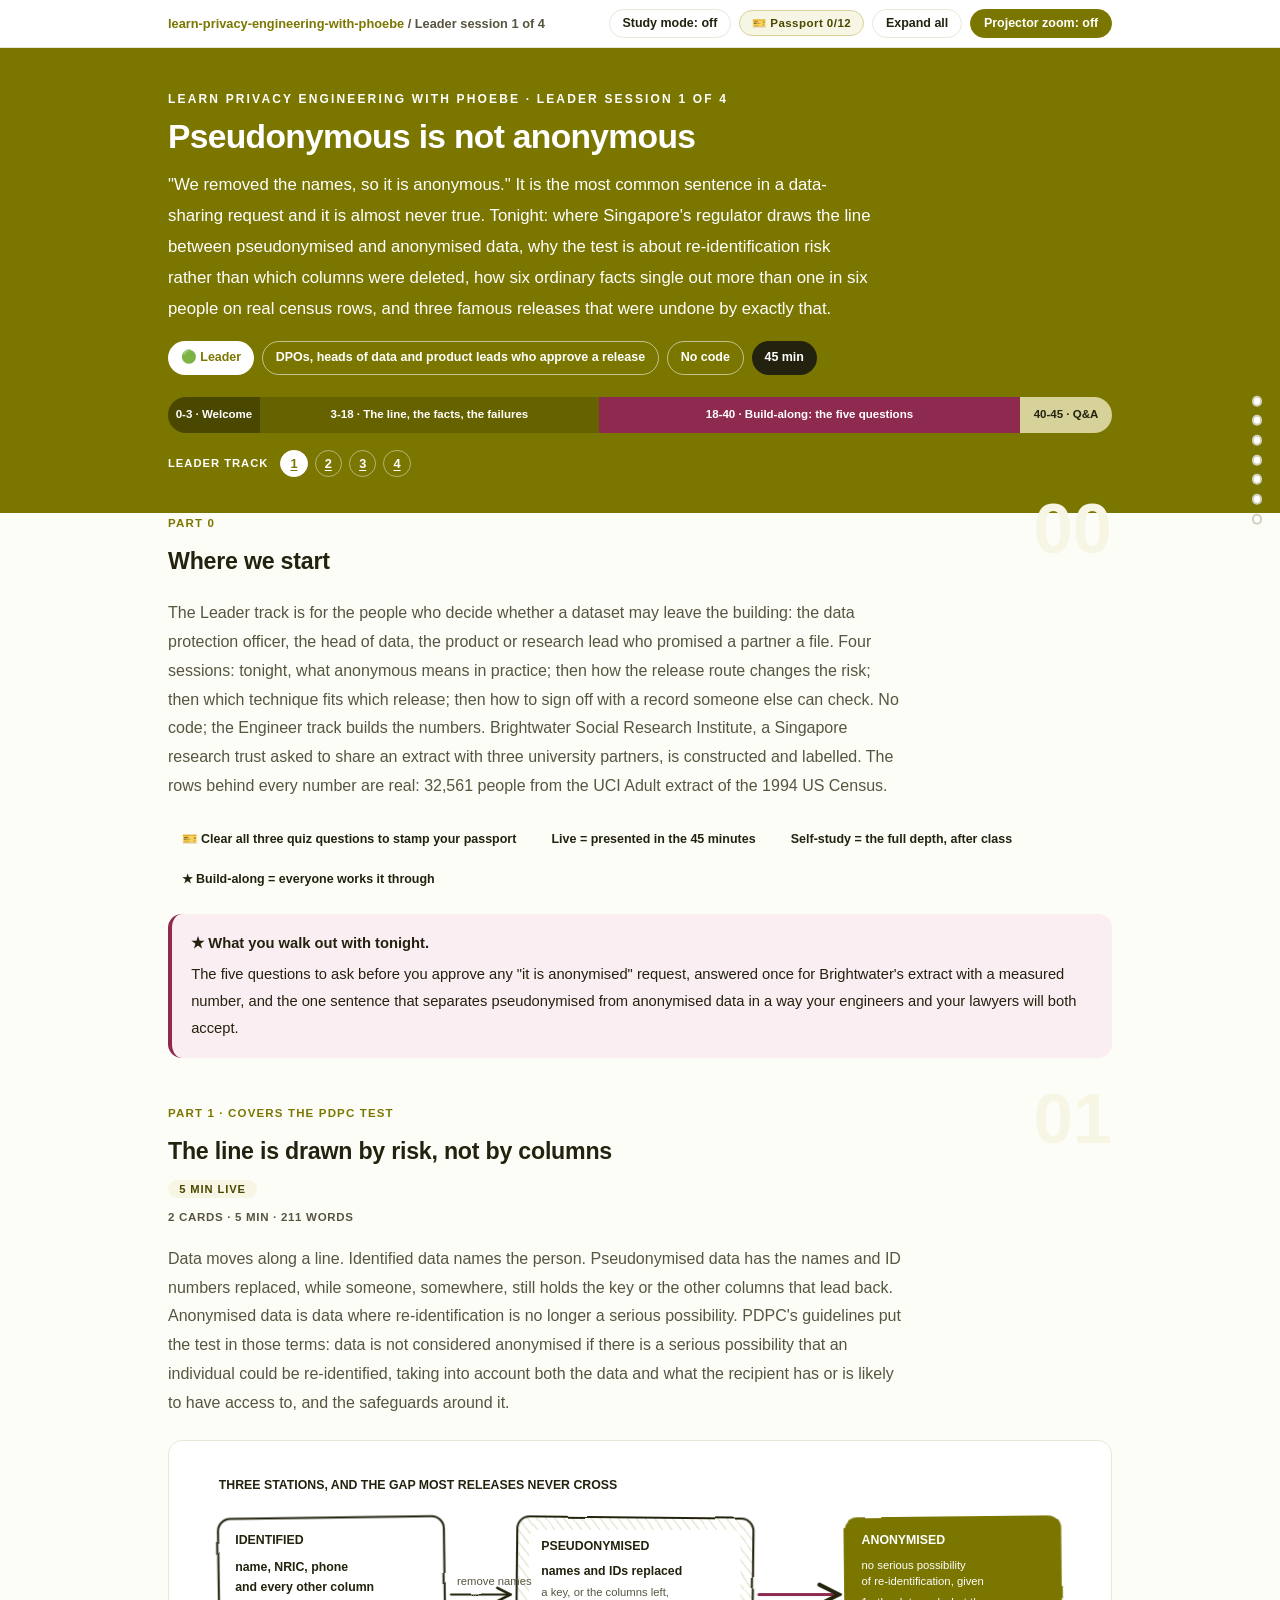
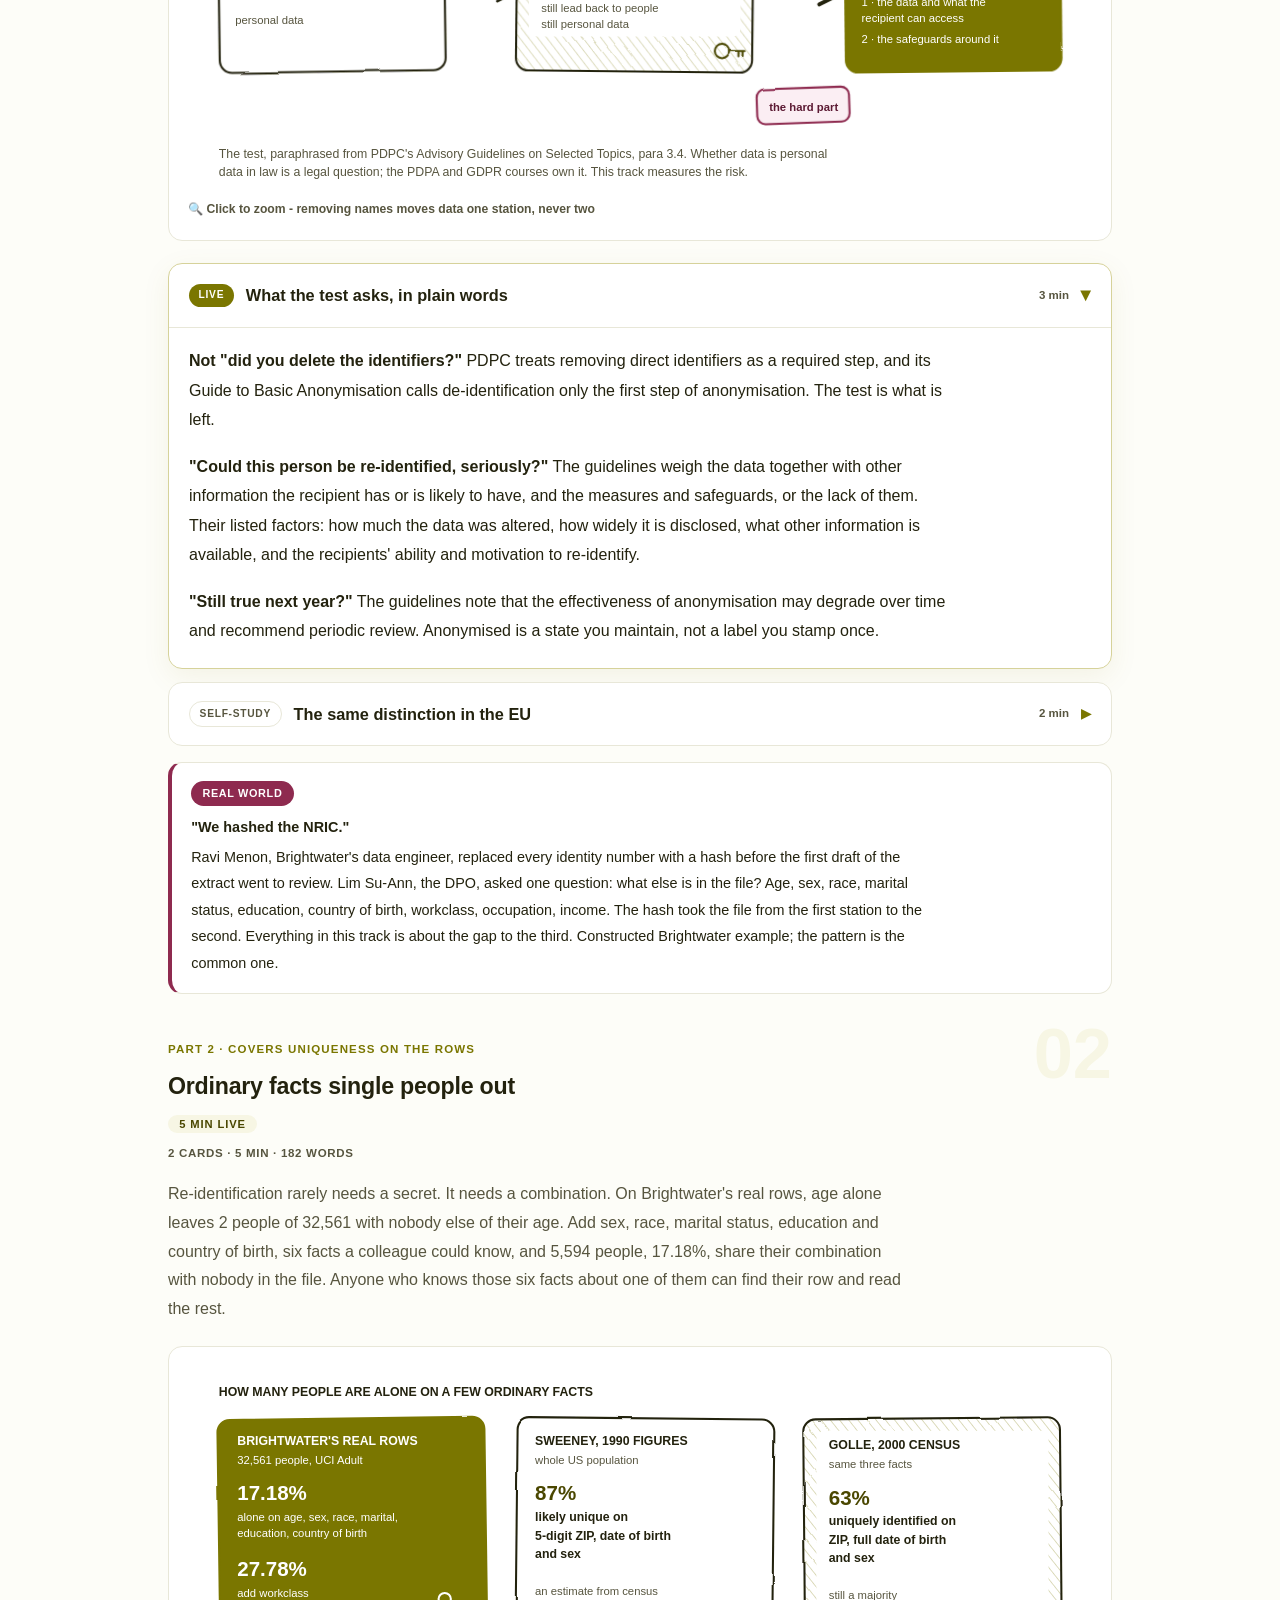
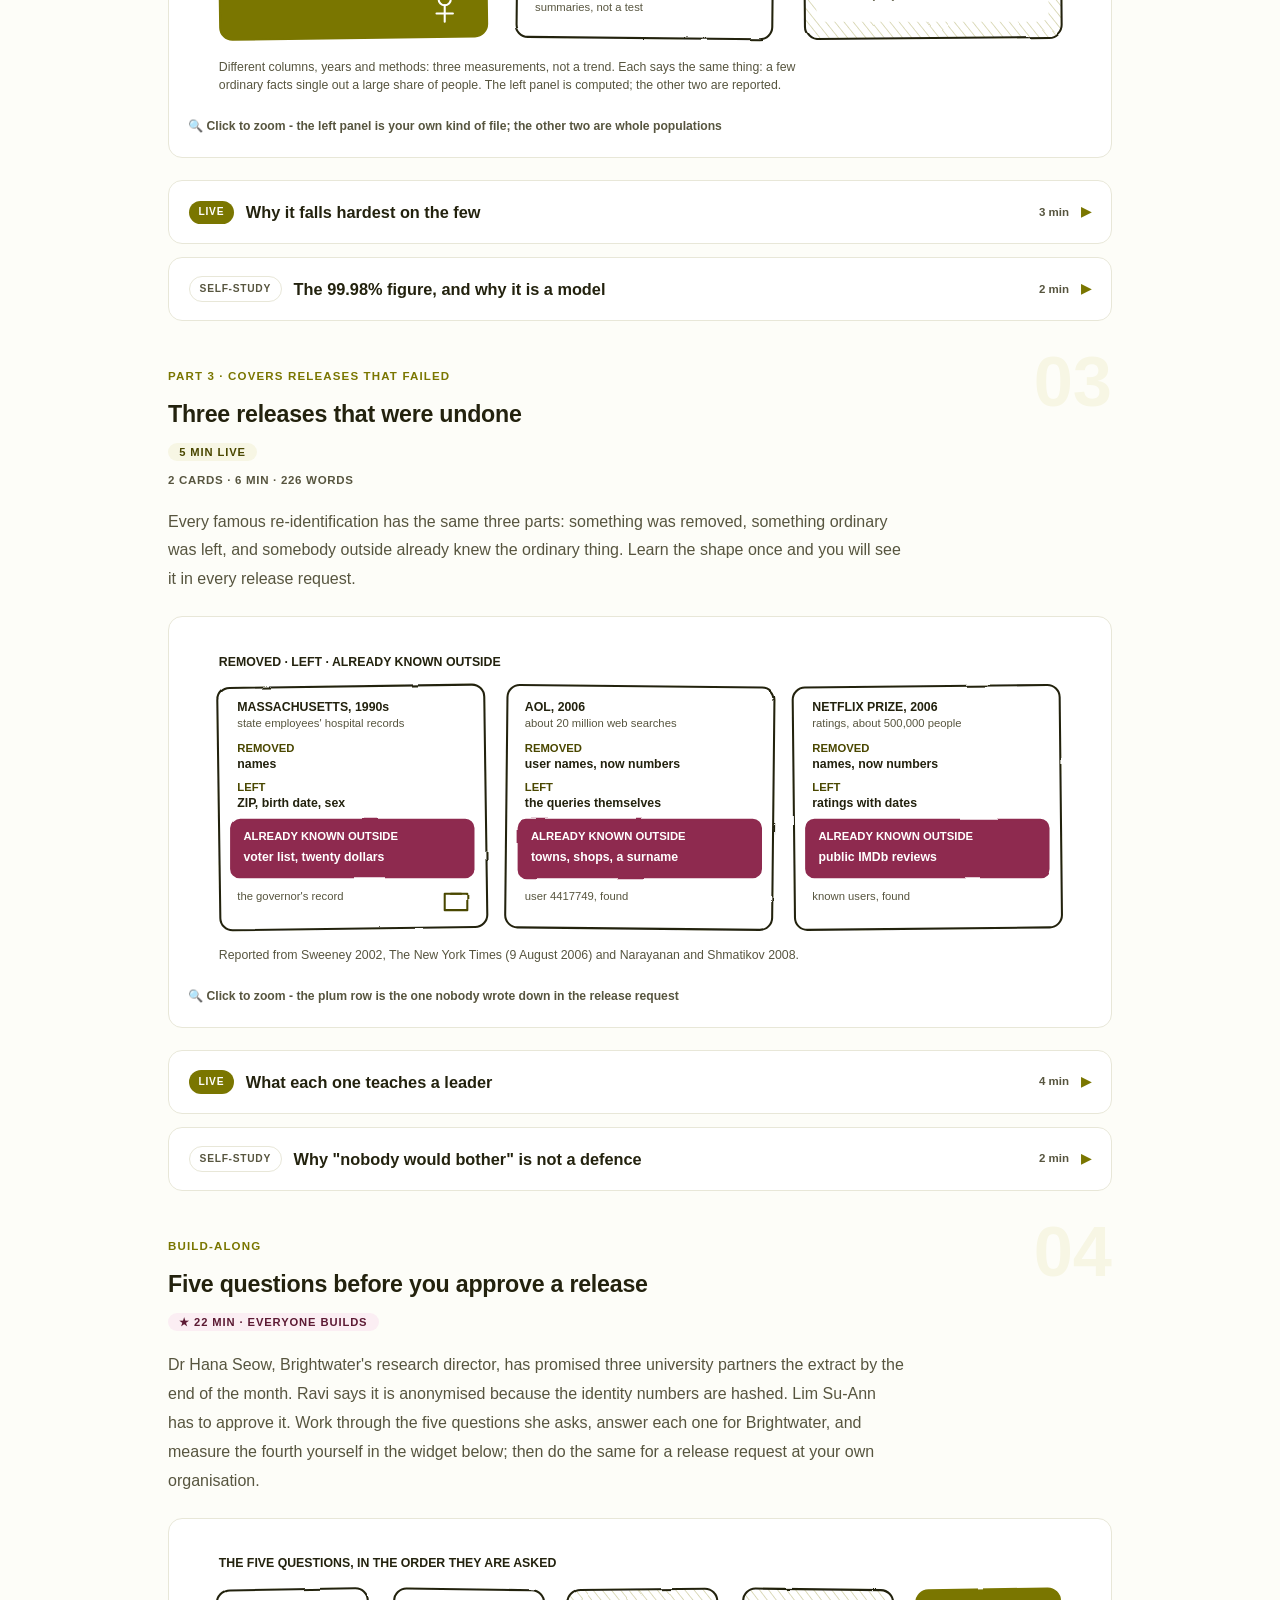
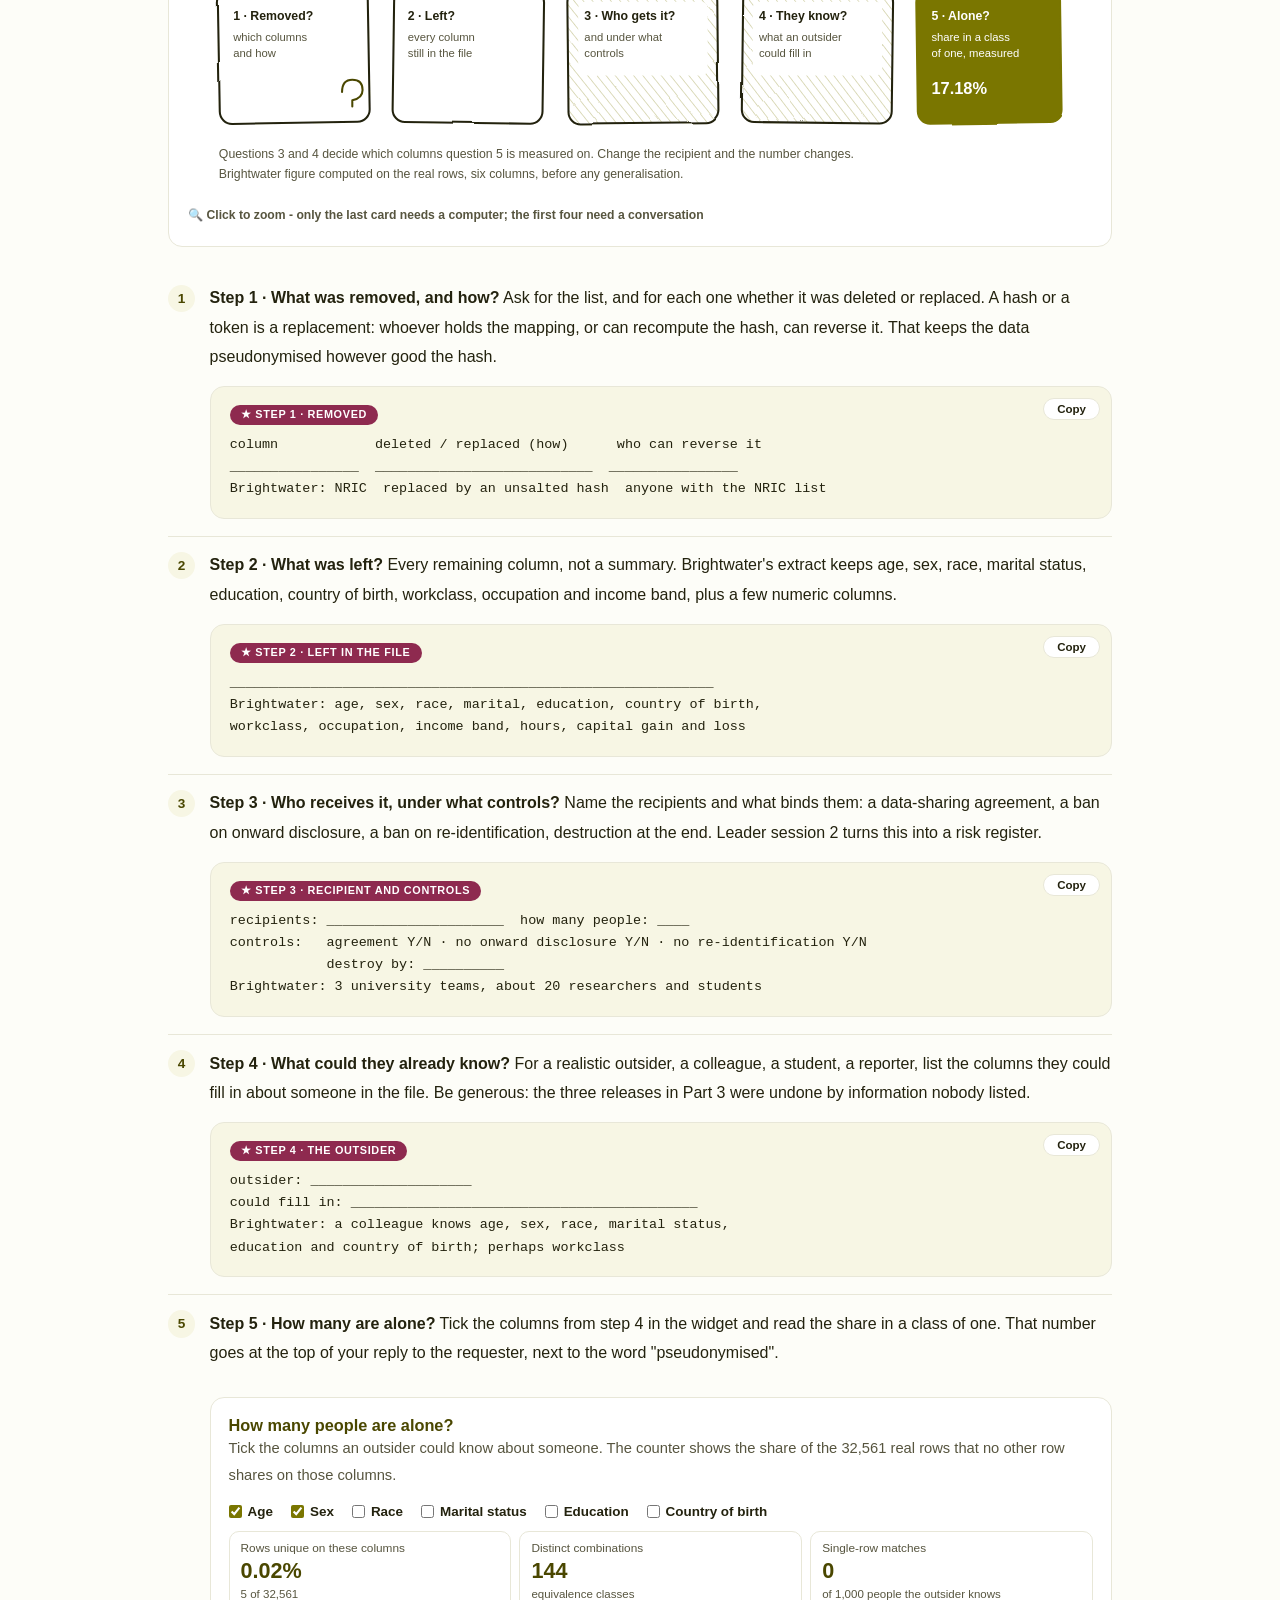
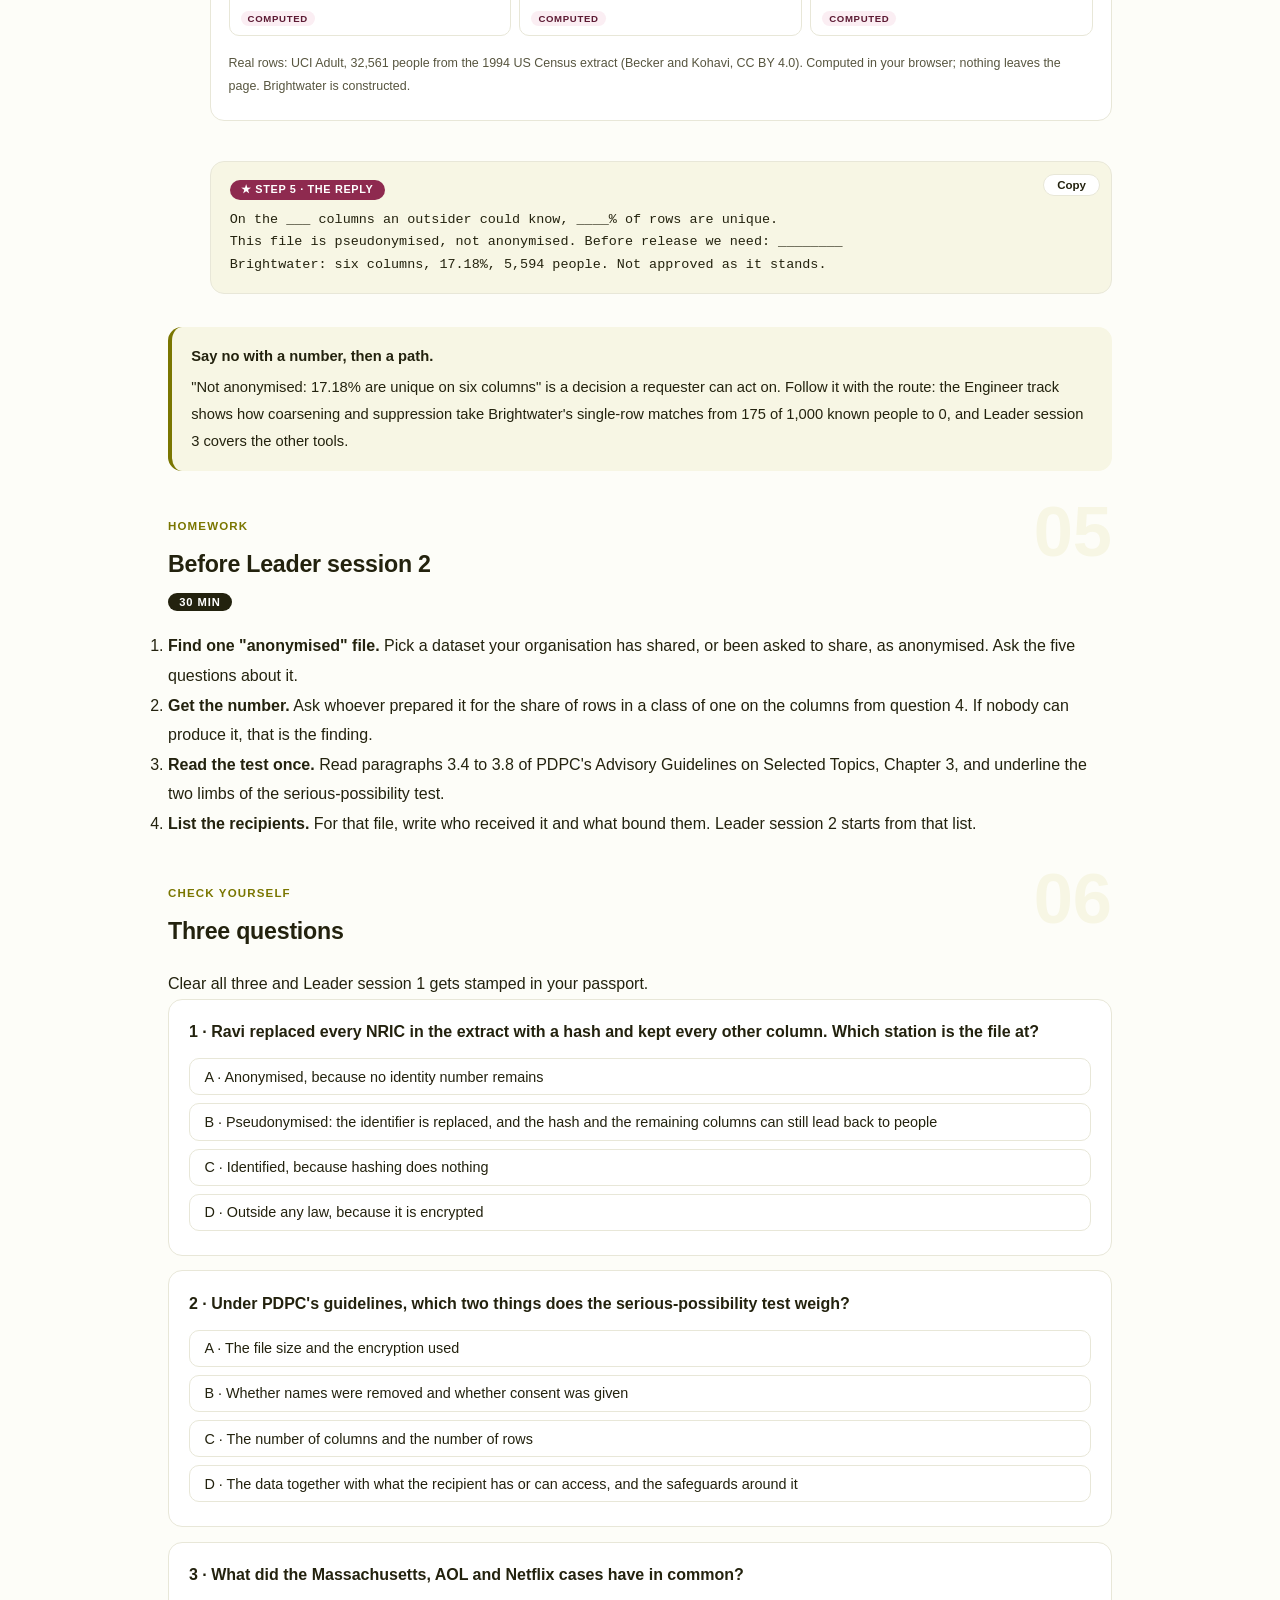
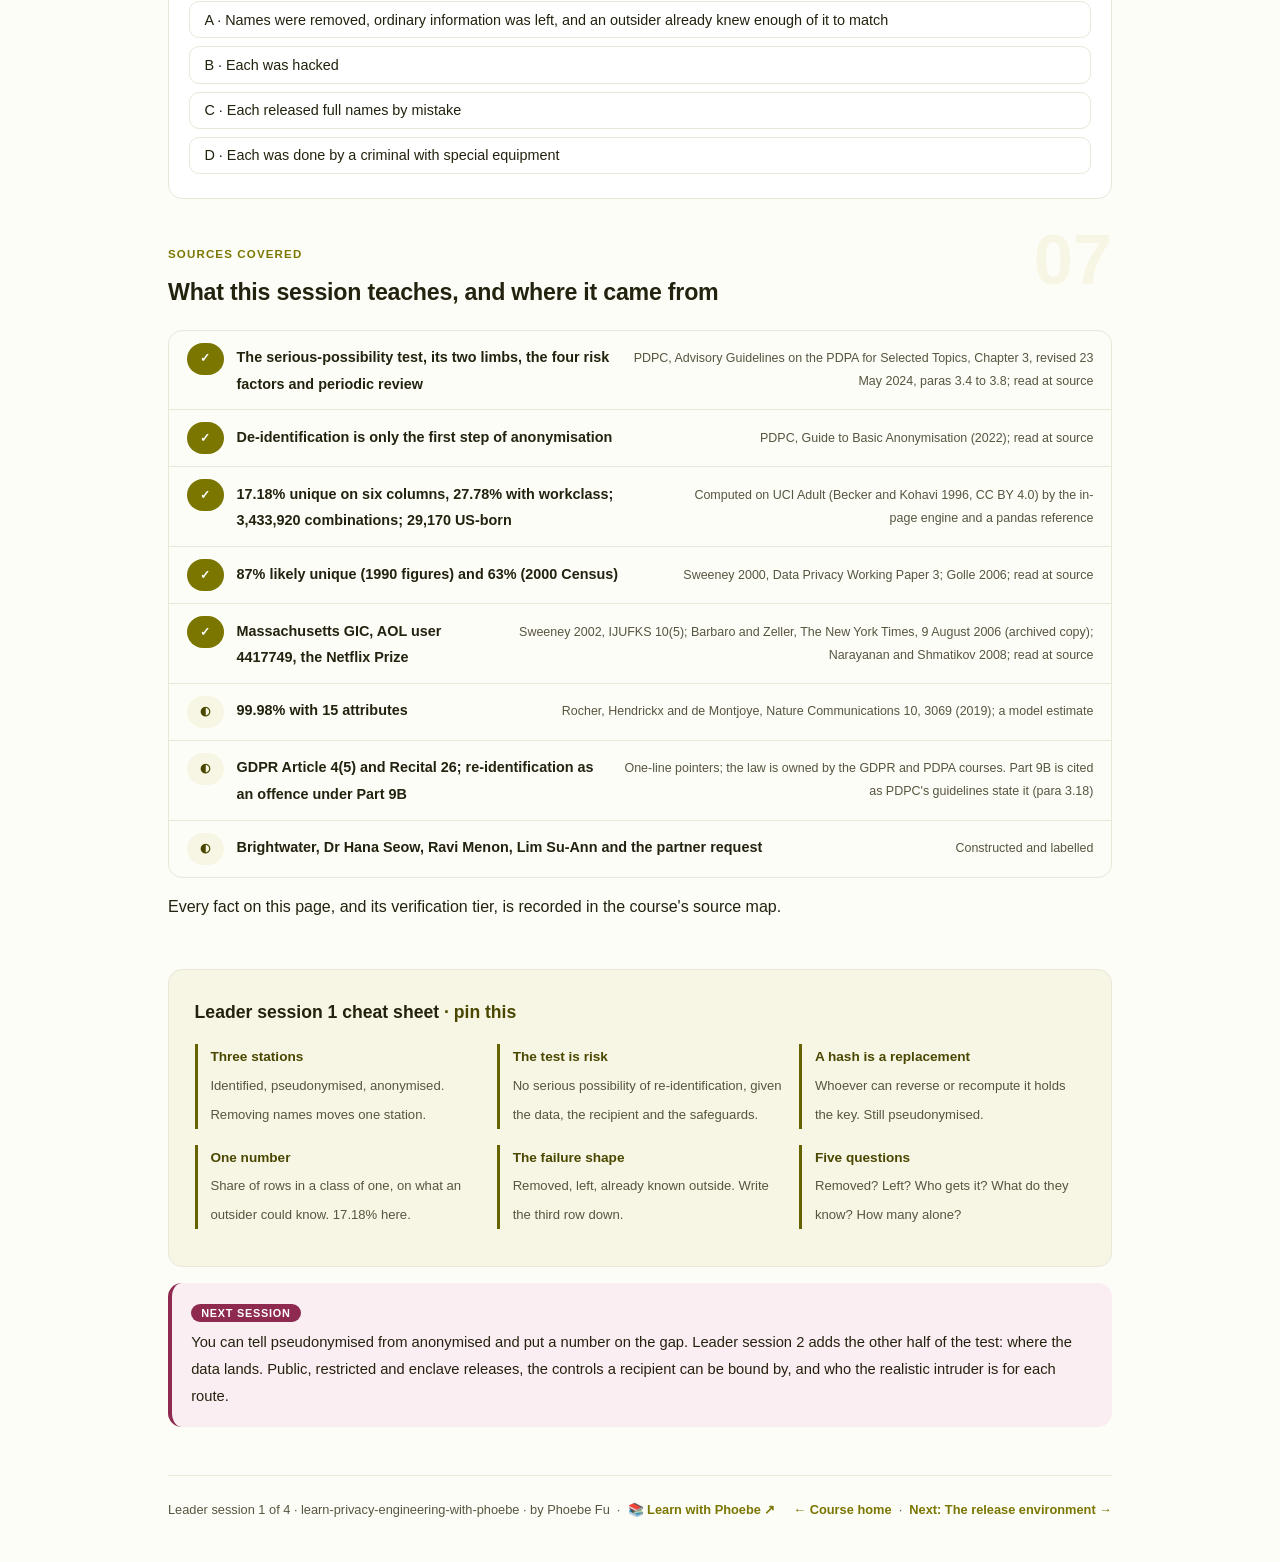
==== commit cae88f6b: "Step numbers in deep olive (4.4 -> passes AA) Co-Authored-By: Claude Opus 5.5 <noreply@anthropic.com" ====
--- a/courses/a1-pseudonymous-is-not-anonymous.html
+++ b/courses/a1-pseudonymous-is-not-anonymous.html
@@ -19,7 +19,7 @@
 <meta name="twitter:image" content="https://phoebefu6.github.io/learn-privacy-engineering-with-phoebe/assets/og-cover.png">
 <!-- social:end -->
 <title>Leader session 1 · Pseudonymous is not anonymous - learn privacy engineering with phoebe</title>
-<link rel="stylesheet" href="../assets/style.css?v=2">
+<link rel="stylesheet" href="../assets/style.css?v=3">
 </head>
 <body>
 
--- a/assets/style.css
+++ b/assets/style.css
@@ -338,7 +338,7 @@
   width: 1.7rem; height: 1.7rem;
   border-radius: 999px;
   background: var(--indigo-50);
-  color: var(--indigo);
+  color: var(--indigo-deep);
   font-weight: 700;
   font-size: .85rem;
   display: inline-flex;
